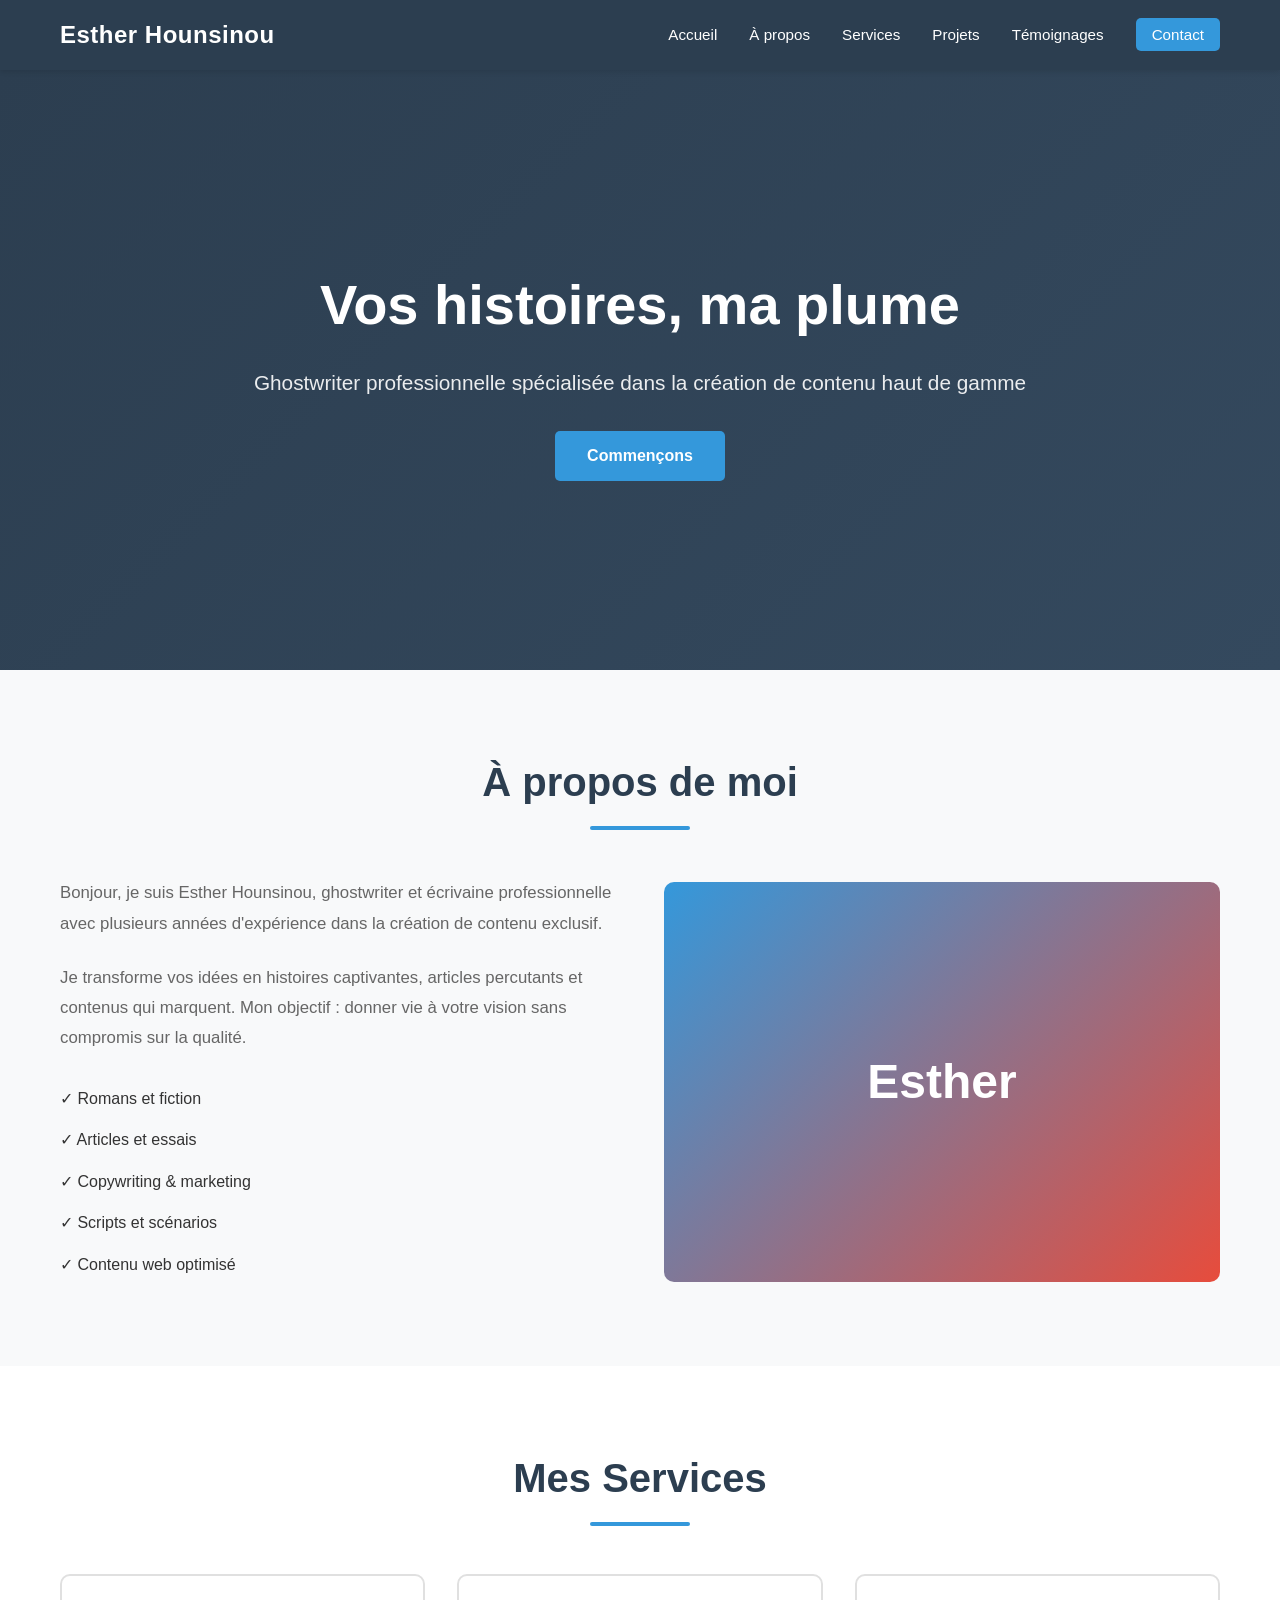
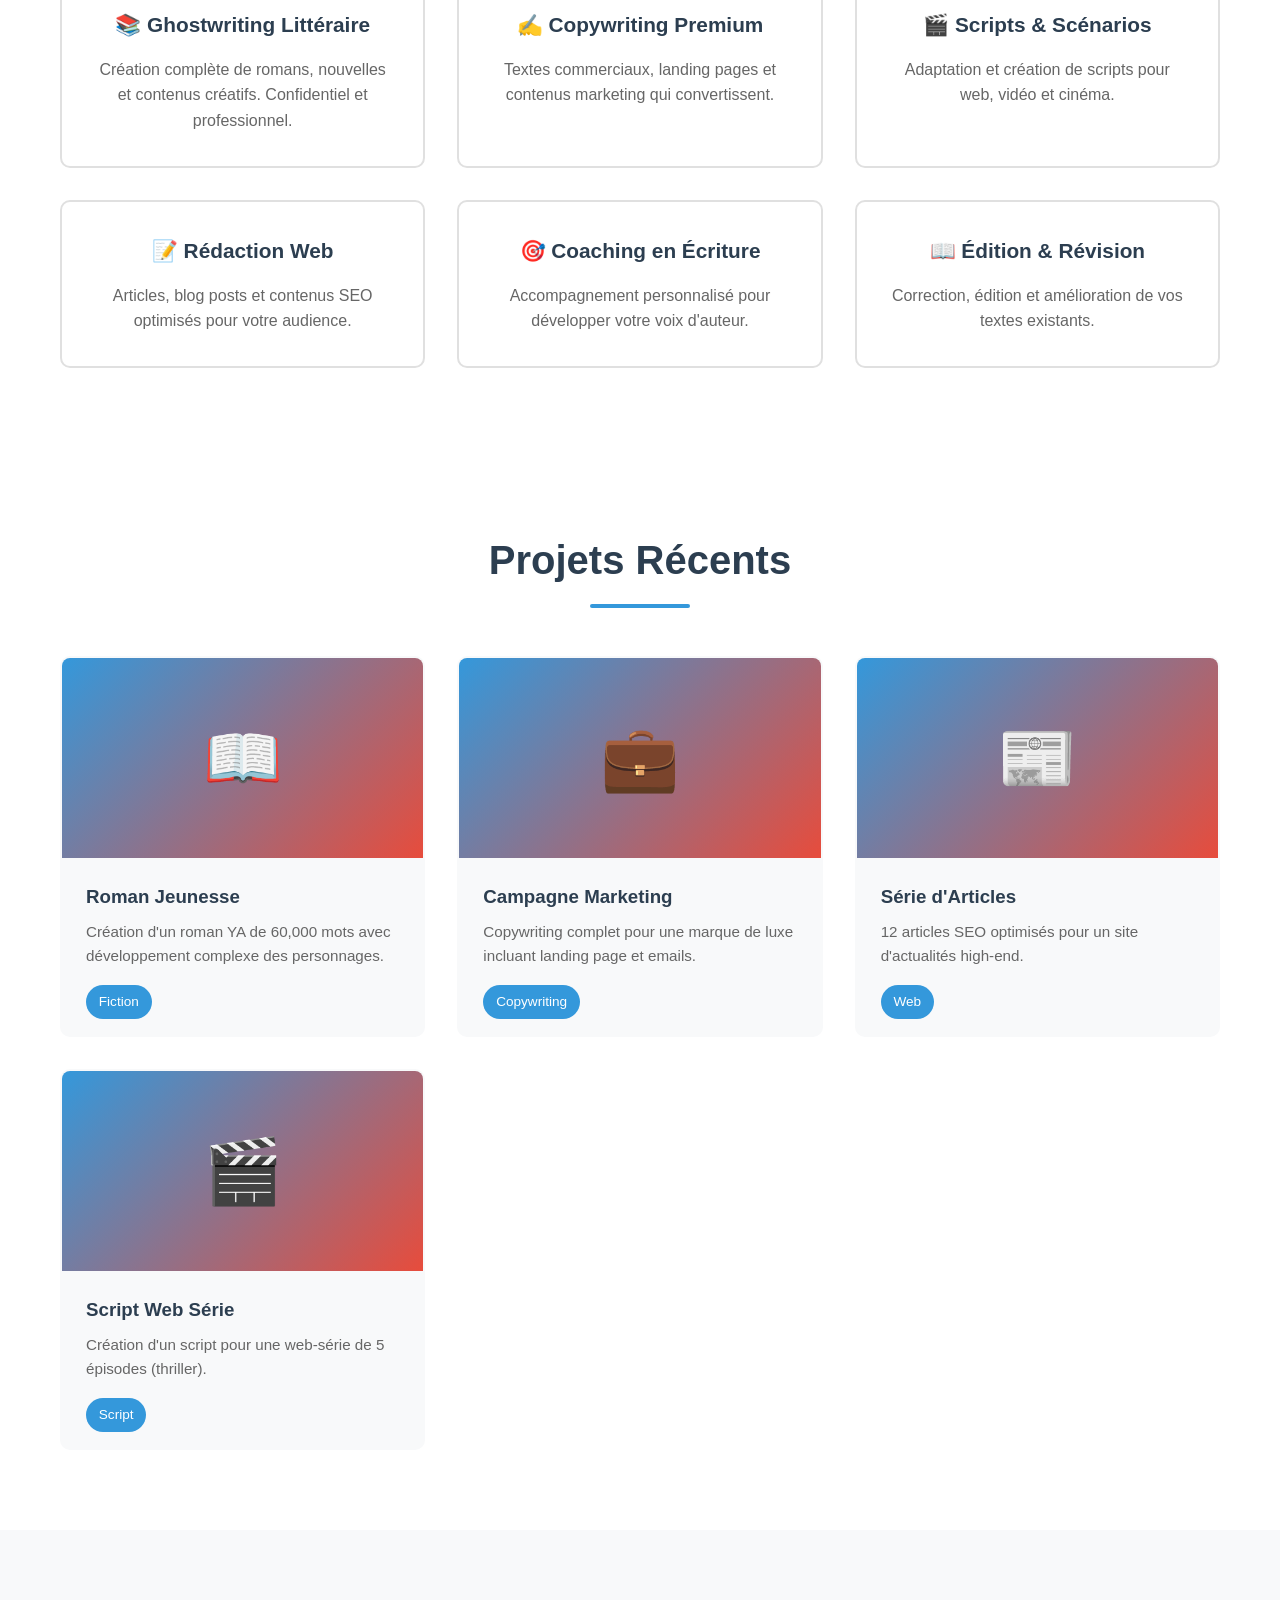
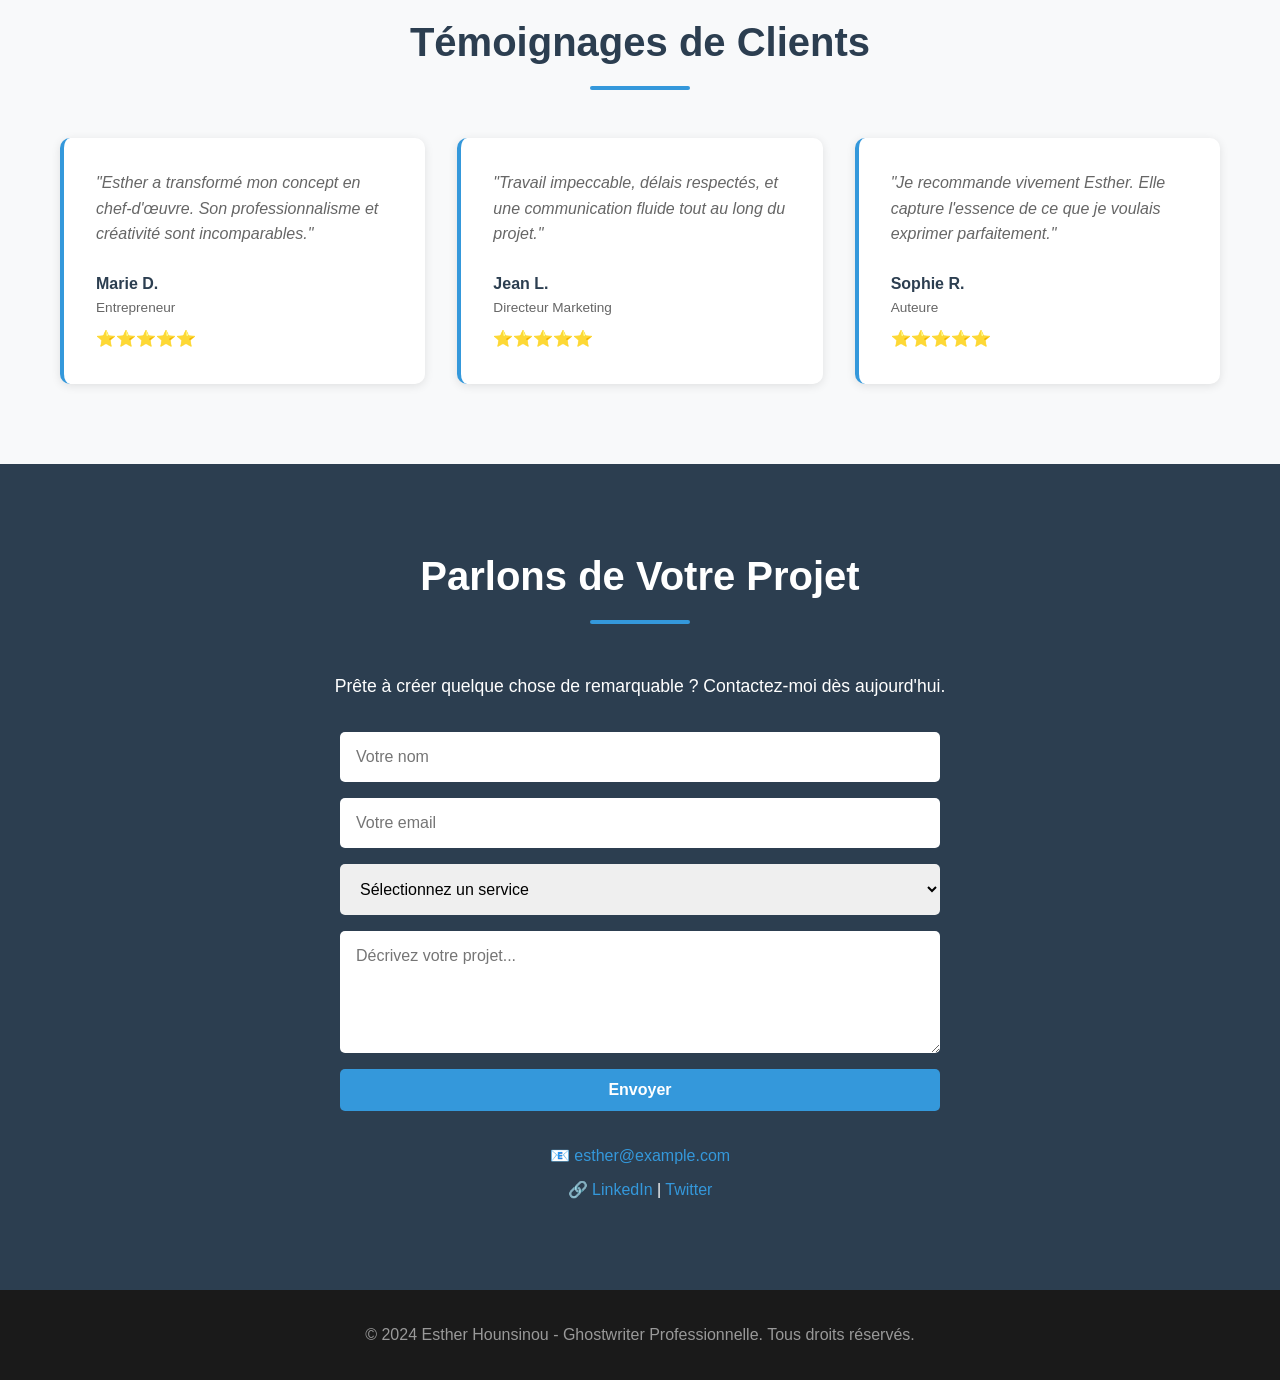
==== index.html @ 9b4fdbdb "Initial commit: Complete ghostwriter portfolio website" ====
<!DOCTYPE html>
<html lang="fr">
<head>
    <meta charset="UTF-8">
    <meta name="viewport" content="width=device-width, initial-scale=1.0">
    <meta name="description" content="Portfolio professionnel d'Esther Hounsinou - Ghostwriter & Écrivaine">
    <title>Esther Hounsinou | Ghostwriter</title>
    <link rel="stylesheet" href="css/style.css">
</head>
<body>
    <!-- Navigation -->
    <nav class="navbar">
        <div class="container">
            <div class="logo">Esther Hounsinou</div>
            <ul class="nav-links">
                <li><a href="#home">Accueil</a></li>
                <li><a href="#about">À propos</a></li>
                <li><a href="#services">Services</a></li>
                <li><a href="#projects">Projets</a></li>
                <li><a href="#testimonials">Témoignages</a></li>
                <li><a href="#contact" class="btn-cta">Contact</a></li>
            </ul>
        </div>
    </nav>

    <!-- Hero Section -->
    <section id="home" class="hero">
        <div class="hero-content">
            <h1 class="hero-title">Vos histoires, ma plume</h1>
            <p class="hero-subtitle">Ghostwriter professionnelle spécialisée dans la création de contenu haut de gamme</p>
            <a href="#contact" class="btn btn-primary">Commençons</a>
        </div>
    </section>

    <!-- À Propos -->
    <section id="about" class="about">
        <div class="container">
            <h2>À propos de moi</h2>
            <div class="about-content">
                <div class="about-text">
                    <p>Bonjour, je suis Esther Hounsinou, ghostwriter et écrivaine professionnelle avec plusieurs années d'expérience dans la création de contenu exclusif.</p>
                    <p>Je transforme vos idées en histoires captivantes, articles percutants et contenus qui marquent. Mon objectif : donner vie à votre vision sans compromis sur la qualité.</p>
                    <ul class="skills-list">
                        <li>✓ Romans et fiction</li>
                        <li>✓ Articles et essais</li>
                        <li>✓ Copywriting & marketing</li>
                        <li>✓ Scripts et scénarios</li>
                        <li>✓ Contenu web optimisé</li>
                    </ul>
                </div>
                <div class="about-image">
                    <div class="placeholder-image">Esther</div>
                </div>
            </div>
        </div>
    </section>

    <!-- Services -->
    <section id="services" class="services">
        <div class="container">
            <h2>Mes Services</h2>
            <div class="services-grid">
                <div class="service-card">
                    <h3>📚 Ghostwriting Littéraire</h3>
                    <p>Création complète de romans, nouvelles et contenus créatifs. Confidentiel et professionnel.</p>
                </div>
                <div class="service-card">
                    <h3>✍️ Copywriting Premium</h3>
                    <p>Textes commerciaux, landing pages et contenus marketing qui convertissent.</p>
                </div>
                <div class="service-card">
                    <h3>🎬 Scripts & Scénarios</h3>
                    <p>Adaptation et création de scripts pour web, vidéo et cinéma.</p>
                </div>
                <div class="service-card">
                    <h3>📝 Rédaction Web</h3>
                    <p>Articles, blog posts et contenus SEO optimisés pour votre audience.</p>
                </div>
                <div class="service-card">
                    <h3>🎯 Coaching en Écriture</h3>
                    <p>Accompagnement personnalisé pour développer votre voix d'auteur.</p>
                </div>
                <div class="service-card">
                    <h3>📖 Édition & Révision</h3>
                    <p>Correction, édition et amélioration de vos textes existants.</p>
                </div>
            </div>
        </div>
    </section>

    <!-- Projets -->
    <section id="projects" class="projects">
        <div class="container">
            <h2>Projets Récents</h2>
            <div class="projects-grid">
                <div class="project-card">
                    <div class="project-image">📖</div>
                    <h3>Roman Jeunesse</h3>
                    <p>Création d'un roman YA de 60,000 mots avec développement complexe des personnages.</p>
                    <span class="project-tag">Fiction</span>
                </div>
                <div class="project-card">
                    <div class="project-image">💼</div>
                    <h3>Campagne Marketing</h3>
                    <p>Copywriting complet pour une marque de luxe incluant landing page et emails.</p>
                    <span class="project-tag">Copywriting</span>
                </div>
                <div class="project-card">
                    <div class="project-image">📰</div>
                    <h3>Série d'Articles</h3>
                    <p>12 articles SEO optimisés pour un site d'actualités high-end.</p>
                    <span class="project-tag">Web</span>
                </div>
                <div class="project-card">
                    <div class="project-image">🎬</div>
                    <h3>Script Web Série</h3>
                    <p>Création d'un script pour une web-série de 5 épisodes (thriller).</p>
                    <span class="project-tag">Script</span>
                </div>
            </div>
        </div>
    </section>

    <!-- Témoignages -->
    <section id="testimonials" class="testimonials">
        <div class="container">
            <h2>Témoignages de Clients</h2>
            <div class="testimonials-grid">
                <div class="testimonial-card">
                    <p>"Esther a transformé mon concept en chef-d'œuvre. Son professionnalisme et créativité sont incomparables."</p>
                    <div class="testimonial-author">
                        <strong>Marie D.</strong>
                        <span>Entrepreneur</span>
                    </div>
                    <div class="stars">⭐⭐⭐⭐⭐</div>
                </div>
                <div class="testimonial-card">
                    <p>"Travail impeccable, délais respectés, et une communication fluide tout au long du projet."</p>
                    <div class="testimonial-author">
                        <strong>Jean L.</strong>
                        <span>Directeur Marketing</span>
                    </div>
                    <div class="stars">⭐⭐⭐⭐⭐</div>
                </div>
                <div class="testimonial-card">
                    <p>"Je recommande vivement Esther. Elle capture l'essence de ce que je voulais exprimer parfaitement."</p>
                    <div class="testimonial-author">
                        <strong>Sophie R.</strong>
                        <span>Auteure</span>
                    </div>
                    <div class="stars">⭐⭐⭐⭐⭐</div>
                </div>
            </div>
        </div>
    </section>

    <!-- Contact -->
    <section id="contact" class="contact">
        <div class="container">
            <h2>Parlons de Votre Projet</h2>
            <p class="contact-subtitle">Prête à créer quelque chose de remarquable ? Contactez-moi dès aujourd'hui.</p>
            <form class="contact-form" id="contactForm">
                <input type="text" placeholder="Votre nom" required>
                <input type="email" placeholder="Votre email" required>
                <select required>
                    <option>Sélectionnez un service</option>
                    <option>Ghostwriting Littéraire</option>
                    <option>Copywriting</option>
                    <option>Scripts & Scénarios</option>
                    <option>Rédaction Web</option>
                    <option>Coaching en Écriture</option>
                    <option>Édition & Révision</option>
                </select>
                <textarea placeholder="Décrivez votre projet..." rows="5" required></textarea>
                <button type="submit" class="btn btn-primary">Envoyer</button>
            </form>
            <div class="contact-info">
                <p>📧 <a href="mailto:esther@example.com">esther@example.com</a></p>
                <p>🔗 <a href="#">LinkedIn</a> | <a href="#">Twitter</a></p>
            </div>
        </div>
    </section>

    <!-- Footer -->
    <footer class="footer">
        <div class="container">
            <p>&copy; 2024 Esther Hounsinou - Ghostwriter Professionnelle. Tous droits réservés.</p>
        </div>
    </footer>

    <script src="js/script.js"></script>
</body>
</html>
---- css/style.css ----
* {
    margin: 0;
    padding: 0;
    box-sizing: border-box;
}

:root {
    --primary-color: #2c3e50;
    --secondary-color: #e74c3c;
    --accent-color: #3498db;
    --light-bg: #f8f9fa;
    --dark-bg: #1a1a1a;
    --text-color: #333;
    --light-text: #666;
    --border-color: #e0e0e0;
    --transition: all 0.3s ease;
}

body {
    font-family: 'Segoe UI', Tahoma, Geneva, Verdana, sans-serif;
    line-height: 1.6;
    color: var(--text-color);
    background-color: #fff;
}

.container {
    max-width: 1200px;
    margin: 0 auto;
    padding: 0 20px;
}

/* Navigation */
.navbar {
    background: var(--primary-color);
    color: white;
    padding: 1rem 0;
    position: sticky;
    top: 0;
    z-index: 1000;
    box-shadow: 0 2px 5px rgba(0,0,0,0.1);
}

.navbar .container {
    display: flex;
    justify-content: space-between;
    align-items: center;
}

.logo {
    font-size: 1.5rem;
    font-weight: bold;
    letter-spacing: 0.5px;
}

.nav-links {
    display: flex;
    list-style: none;
    gap: 2rem;
    align-items: center;
}

.nav-links a {
    color: white;
    text-decoration: none;
    transition: var(--transition);
    font-size: 0.95rem;
}

.nav-links a:hover {
    color: var(--accent-color);
}

.btn-cta {
    background: var(--accent-color);
    padding: 0.5rem 1rem;
    border-radius: 5px;
    transition: var(--transition);
}

.btn-cta:hover {
    background: var(--secondary-color);
    color: white !important;
}

/* Hero Section */
.hero {
    background: linear-gradient(135deg, var(--primary-color) 0%, #34495e 100%);
    color: white;
    padding: 120px 20px;
    text-align: center;
    min-height: 600px;
    display: flex;
    align-items: center;
    justify-content: center;
}

.hero-content {
    max-width: 800px;
    animation: fadeInUp 0.8s ease;
}

.hero-title {
    font-size: 3.5rem;
    margin-bottom: 1rem;
    font-weight: bold;
}

.hero-subtitle {
    font-size: 1.3rem;
    margin-bottom: 2rem;
    opacity: 0.9;
}

/* Buttons */
.btn {
    display: inline-block;
    padding: 0.75rem 2rem;
    border-radius: 5px;
    text-decoration: none;
    font-weight: 600;
    transition: var(--transition);
    border: none;
    cursor: pointer;
    font-size: 1rem;
}

.btn-primary {
    background: var(--accent-color);
    color: white;
}

.btn-primary:hover {
    background: var(--secondary-color);
    transform: translateY(-2px);
    box-shadow: 0 5px 15px rgba(0,0,0,0.2);
}

/* Sections */
section {
    padding: 80px 20px;
}

section h2 {
    font-size: 2.5rem;
    margin-bottom: 3rem;
    text-align: center;
    color: var(--primary-color);
    position: relative;
    padding-bottom: 1rem;
}

section h2::after {
    content: '';
    position: absolute;
    bottom: 0;
    left: 50%;
    transform: translateX(-50%);
    width: 100px;
    height: 4px;
    background: var(--accent-color);
    border-radius: 2px;
}

/* About Section */
.about {
    background: var(--light-bg);
}

.about-content {
    display: grid;
    grid-template-columns: 1fr 1fr;
    gap: 3rem;
    align-items: center;
}

.about-text p {
    margin-bottom: 1.5rem;
    font-size: 1.05rem;
    line-height: 1.8;
    color: var(--light-text);
}

.skills-list {
    list-style: none;
    margin-top: 1.5rem;
}

.skills-list li {
    padding: 0.5rem 0;
    font-size: 1rem;
}

.placeholder-image {
    background: linear-gradient(135deg, var(--accent-color), var(--secondary-color));
    border-radius: 10px;
    height: 400px;
    display: flex;
    align-items: center;
    justify-content: center;
    color: white;
    font-size: 3rem;
    font-weight: bold;
}

/* Services Section */
.services-grid {
    display: grid;
    grid-template-columns: repeat(auto-fit, minmax(300px, 1fr));
    gap: 2rem;
}

.service-card {
    background: white;
    border: 2px solid var(--border-color);
    padding: 2rem;
    border-radius: 10px;
    transition: var(--transition);
    text-align: center;
}

.service-card:hover {
    border-color: var(--accent-color);
    transform: translateY(-5px);
    box-shadow: 0 10px 25px rgba(0,0,0,0.1);
}

.service-card h3 {
    font-size: 1.3rem;
    margin-bottom: 1rem;
    color: var(--primary-color);
}

.service-card p {
    color: var(--light-text);
    line-height: 1.6;
}

/* Projects Section */
.projects {
    background: white;
}

.projects-grid {
    display: grid;
    grid-template-columns: repeat(auto-fit, minmax(280px, 1fr));
    gap: 2rem;
}

.project-card {
    background: var(--light-bg);
    border-radius: 10px;
    overflow: hidden;
    transition: var(--transition);
    border: 2px solid transparent;
}

.project-card:hover {
    border-color: var(--accent-color);
    transform: scale(1.05);
}

.project-image {
    background: linear-gradient(135deg, var(--accent-color), var(--secondary-color));
    height: 200px;
    display: flex;
    align-items: center;
    justify-content: center;
    font-size: 4rem;
}

.project-card h3 {
    padding: 1.5rem 1.5rem 0.5rem;
    color: var(--primary-color);
}

.project-card p {
    padding: 0 1.5rem;
    color: var(--light-text);
    font-size: 0.95rem;
}

.project-tag {
    display: inline-block;
    margin: 1rem 1.5rem;
    background: var(--accent-color);
    color: white;
    padding: 0.4rem 0.8rem;
    border-radius: 20px;
    font-size: 0.85rem;
}

/* Testimonials Section */
.testimonials {
    background: var(--light-bg);
}

.testimonials-grid {
    display: grid;
    grid-template-columns: repeat(auto-fit, minmax(300px, 1fr));
    gap: 2rem;
}

.testimonial-card {
    background: white;
    padding: 2rem;
    border-radius: 10px;
    box-shadow: 0 2px 10px rgba(0,0,0,0.1);
    border-left: 4px solid var(--accent-color);
}

.testimonial-card p {
    font-size: 1rem;
    margin-bottom: 1.5rem;
    color: var(--light-text);
    font-style: italic;
}

.testimonial-author {
    display: flex;
    flex-direction: column;
    margin-bottom: 0.5rem;
}

.testimonial-author strong {
    color: var(--primary-color);
}

.testimonial-author span {
    font-size: 0.85rem;
    color: var(--light-text);
}

.stars {
    font-size: 1rem;
}

/* Contact Section */
.contact {
    background: var(--primary-color);
    color: white;
}

.contact h2 {
    color: white;
}

.contact h2::after {
    background: var(--accent-color);
}

.contact-subtitle {
    text-align: center;
    margin-bottom: 2rem;
    font-size: 1.1rem;
}

.contact-form {
    max-width: 600px;
    margin: 0 auto 2rem;
    display: flex;
    flex-direction: column;
    gap: 1rem;
}

.contact-form input,
.contact-form select,
.contact-form textarea {
    padding: 1rem;
    border: none;
    border-radius: 5px;
    font-family: inherit;
    font-size: 1rem;
}

.contact-form textarea {
    resize: vertical;
}

.contact-form button {
    background: var(--accent-color);
    color: white;
    font-weight: bold;
    cursor: pointer;
    transition: var(--transition);
}

.contact-form button:hover {
    background: var(--secondary-color);
}

.contact-info {
    text-align: center;
    margin-top: 2rem;
}

.contact-info p {
    margin: 0.5rem 0;
}

.contact-info a {
    color: var(--accent-color);
    text-decoration: none;
    transition: var(--transition);
}

.contact-info a:hover {
    text-decoration: underline;
}

/* Footer */
.footer {
    background: #1a1a1a;
    color: #999;
    text-align: center;
    padding: 2rem;
}

/* Animations */
@keyframes fadeInUp {
    from {
        opacity: 0;
        transform: translateY(30px);
    }
    to {
        opacity: 1;
        transform: translateY(0);
    }
}

/* Responsive */
@media (max-width: 768px) {
    .nav-links {
        gap: 1rem;
        font-size: 0.85rem;
    }

    .hero-title {
        font-size: 2rem;
    }

    .hero-subtitle {
        font-size: 1rem;
    }

    .about-content {
        grid-template-columns: 1fr;
    }

    section h2 {
        font-size: 2rem;
    }
}
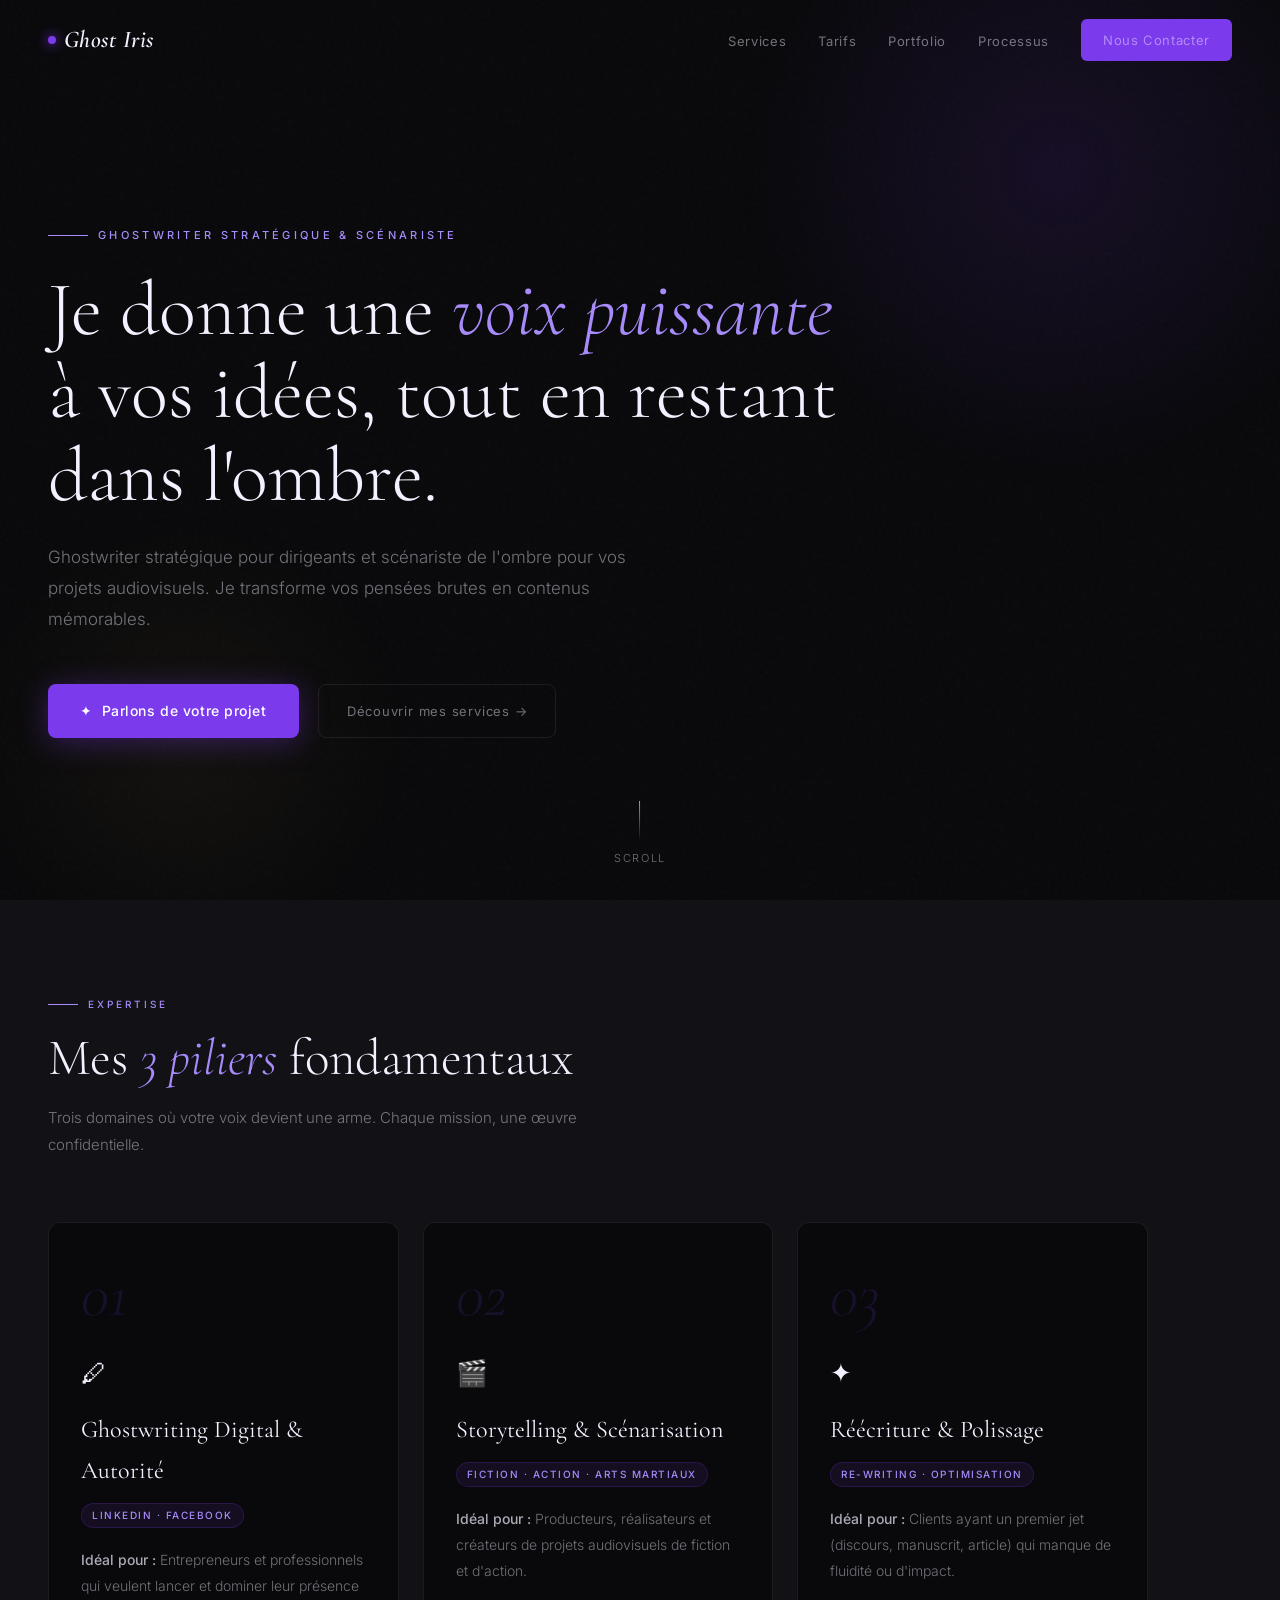
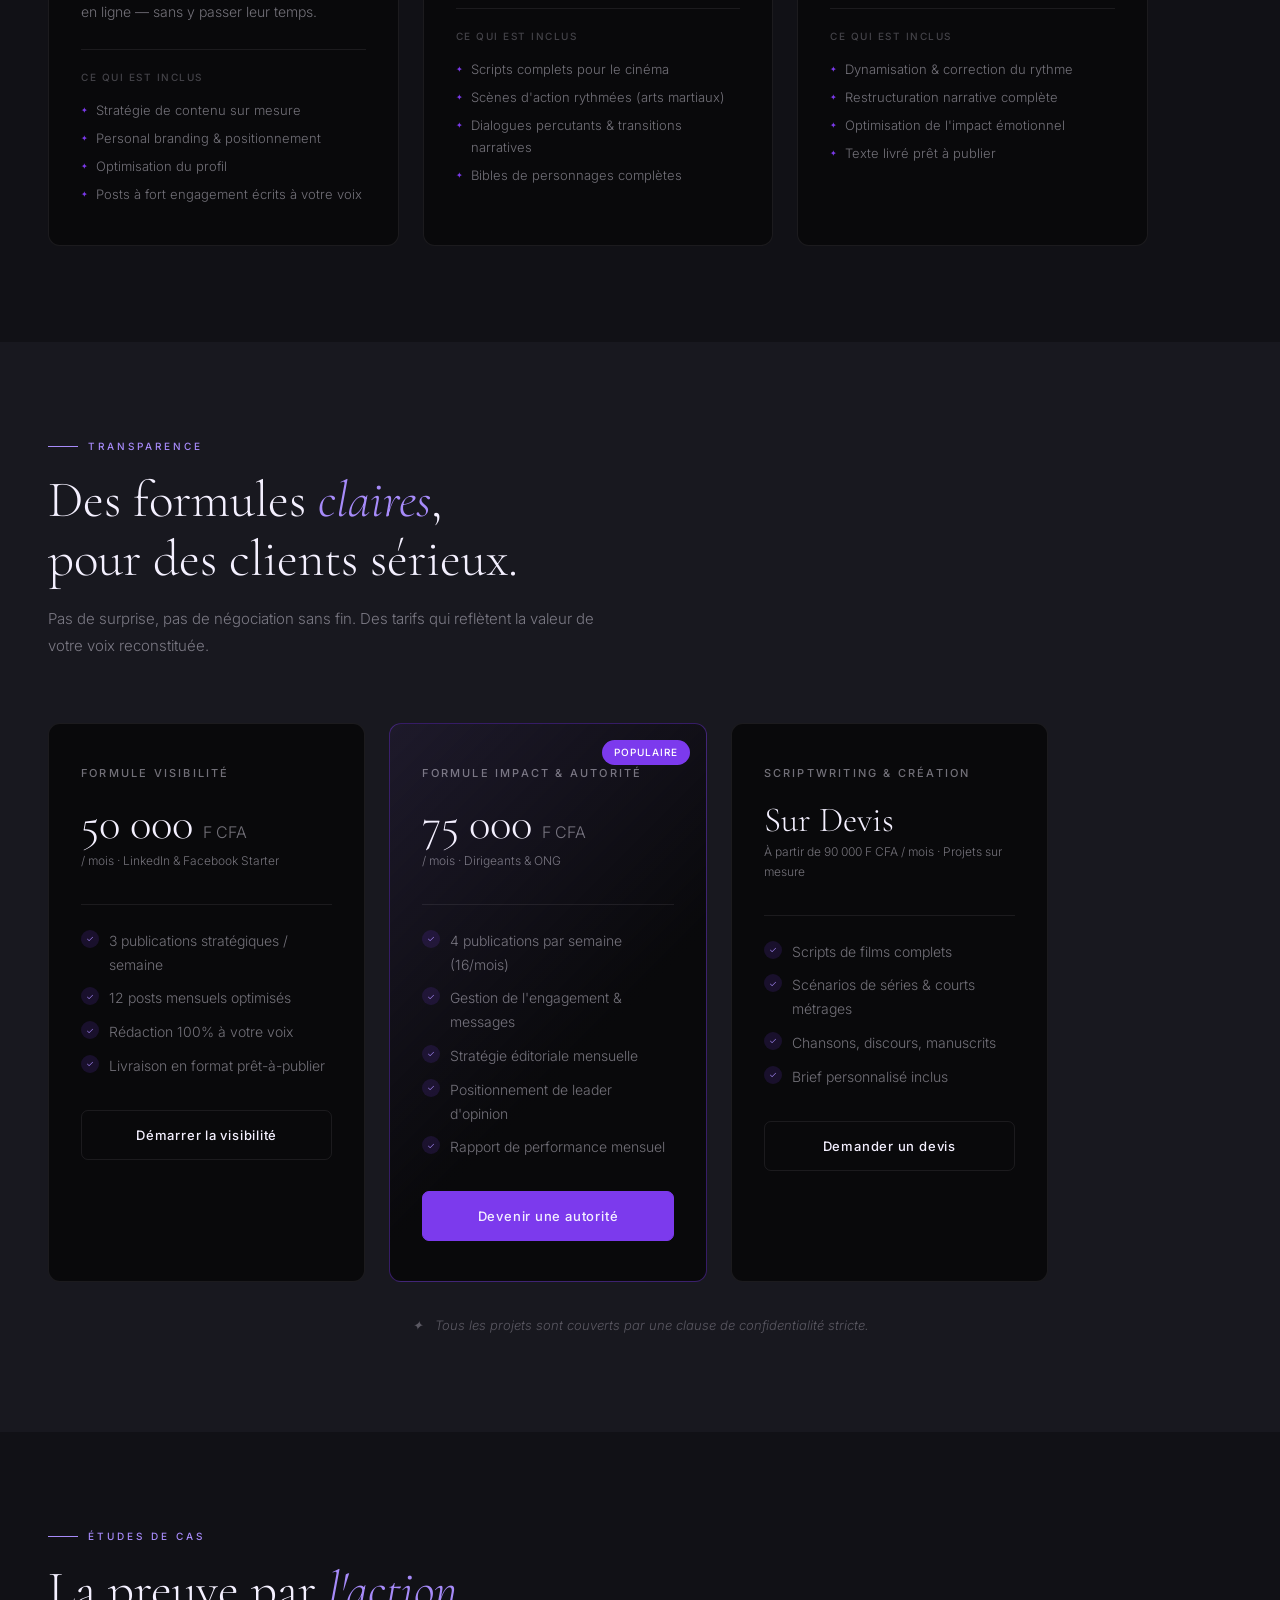
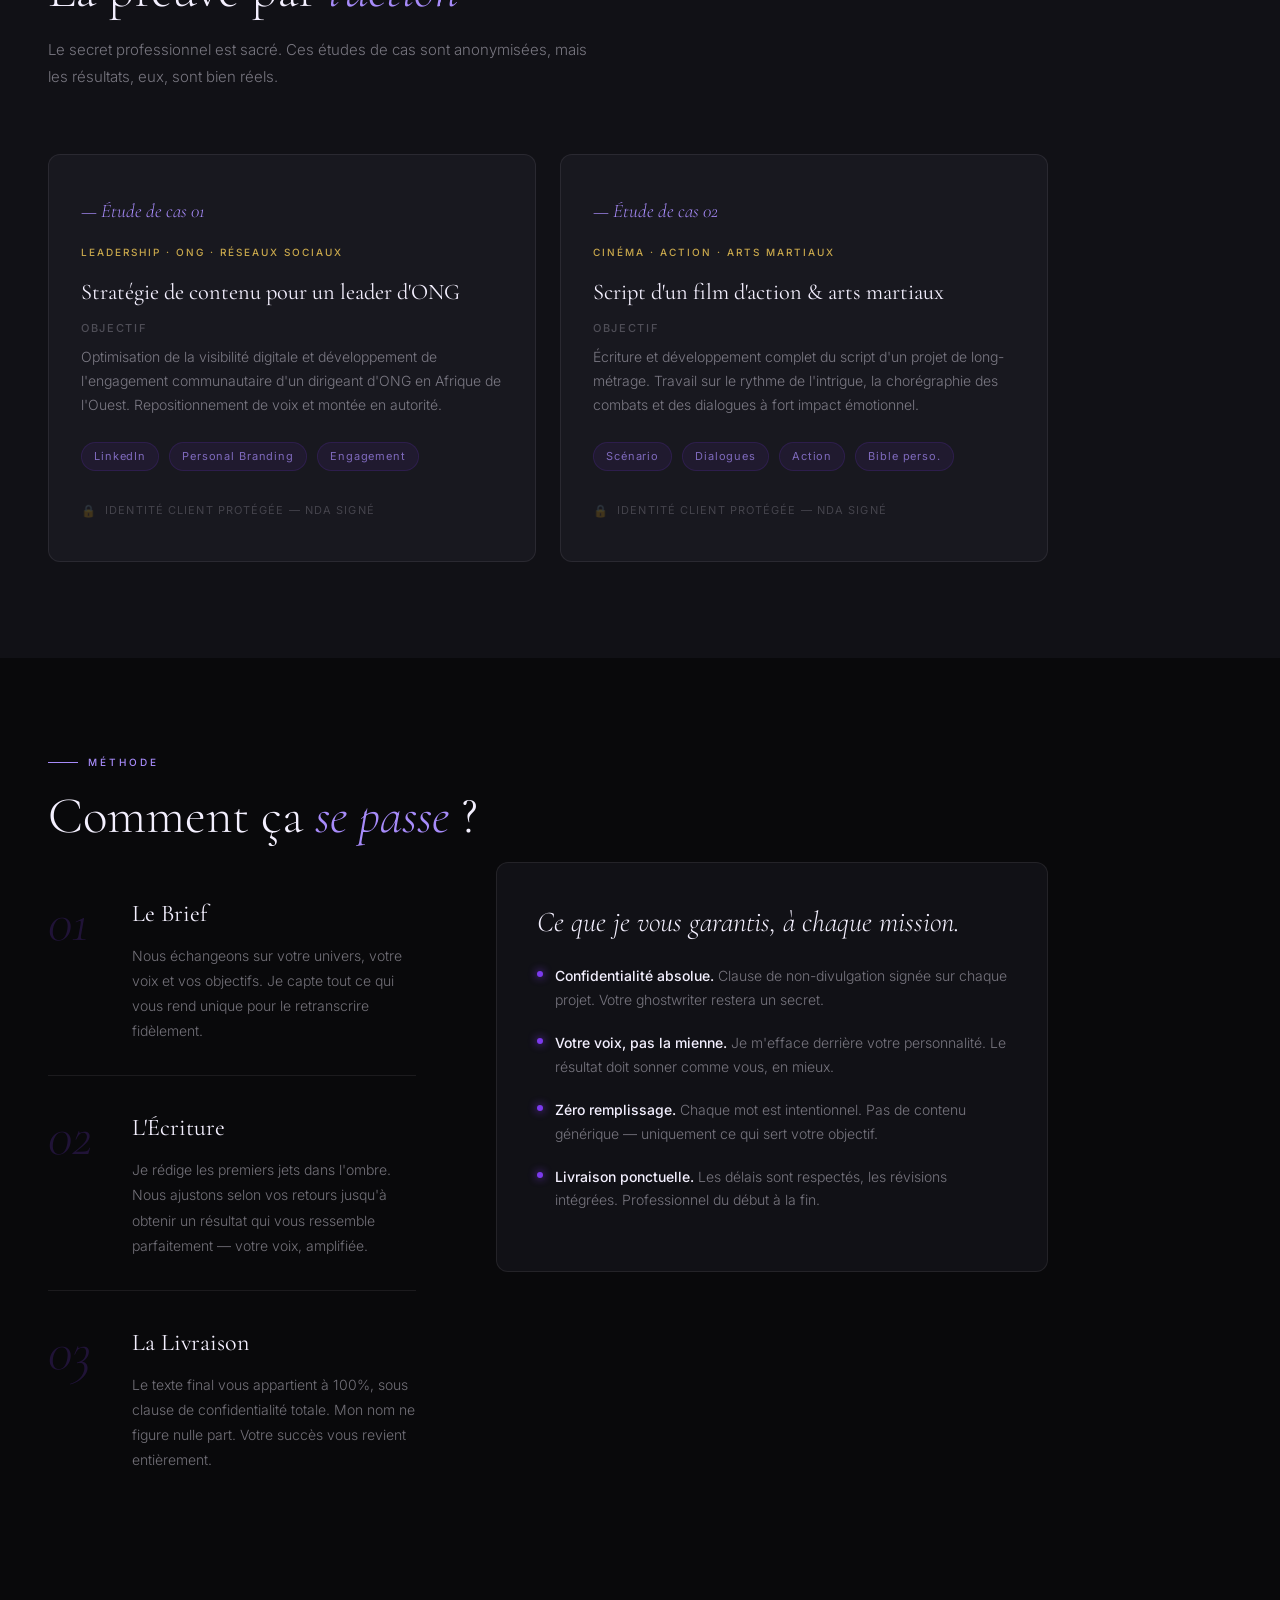
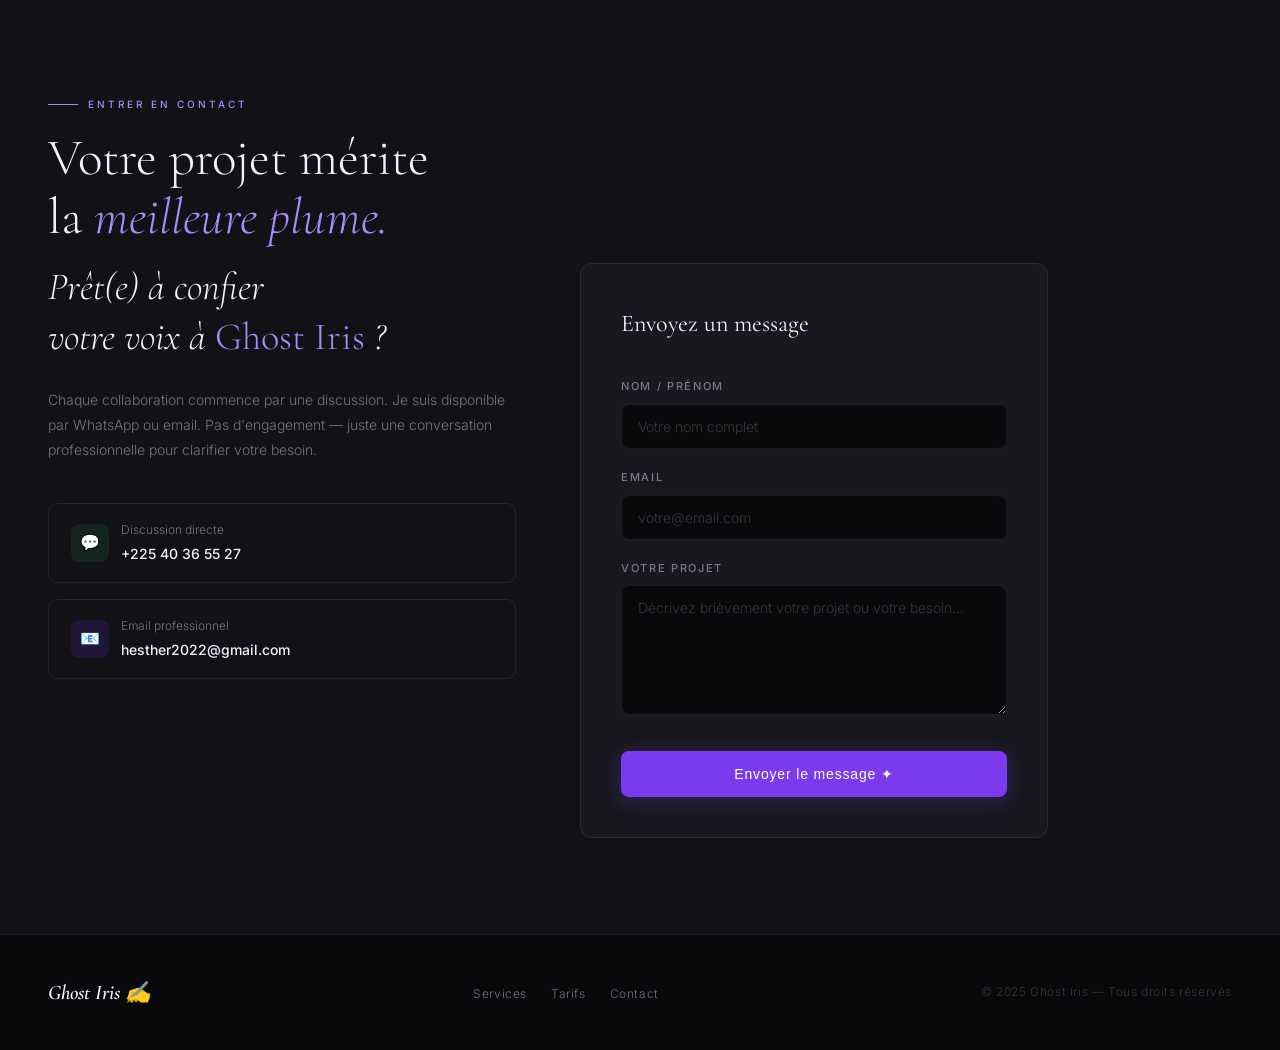
==== commit 219b1410: "Update portfolio with Esther's real information - services, tariffs and contact details" ====
--- a/index.html
+++ b/index.html
@@ -1,193 +1,1539 @@
 <!DOCTYPE html>
 <html lang="fr">
 <head>
-    <meta charset="UTF-8">
-    <meta name="viewport" content="width=device-width, initial-scale=1.0">
-    <meta name="description" content="Portfolio professionnel d'Esther Hounsinou - Ghostwriter & Écrivaine">
-    <title>Esther Hounsinou | Ghostwriter</title>
-    <link rel="stylesheet" href="css/style.css">
+<meta charset="UTF-8" />
+<meta name="viewport" content="width=device-width, initial-scale=1.0" />
+<title>Ghost Iris — Ghostwriter & Scénariste de l'ombre</title>
+<link href="https://fonts.googleapis.com/css2?family=Cormorant+Garamond:ital,wght@0,300;0,400;0,600;1,300;1,400;1,600&family=Inter:wght@300;400;500;600&display=swap" rel="stylesheet"/>
+<style>
+  :root {
+    --bg: #09090B;
+    --bg2: #111116;
+    --bg3: #18181f;
+    --violet: #7C3AED;
+    --violet-light: #A78BFA;
+    --violet-glow: rgba(124,58,237,0.15);
+    --gold: #C9A84C;
+    --gold-light: #E8D48A;
+    --text: #F4F0FF;
+    --muted: rgba(244,240,255,0.45);
+    --border: rgba(244,240,255,0.08);
+    --border-hover: rgba(124,58,237,0.4);
+    --radius: 12px;
+  }
+
+  *, *::before, *::after { box-sizing: border-box; margin: 0; padding: 0; }
+
+  html { scroll-behavior: smooth; }
+
+  body {
+    background: var(--bg);
+    color: var(--text);
+    font-family: 'Inter', sans-serif;
+    font-weight: 300;
+    line-height: 1.7;
+    overflow-x: hidden;
+  }
+
+  /* ── NOISE TEXTURE OVERLAY ── */
+  body::before {
+    content: '';
+    position: fixed;
+    inset: 0;
+    background-image: url("data:image/svg+xml,%3Csvg viewBox='0 0 256 256' xmlns='http://www.w3.org/2000/svg'%3E%3Cfilter id='noise'%3E%3CfeTurbulence type='fractalNoise' baseFrequency='0.9' numOctaves='4' stitchTiles='stitch'/%3E%3C/filter%3E%3Crect width='100%25' height='100%25' filter='url(%23noise)' opacity='0.035'/%3E%3C/svg%3E");
+    pointer-events: none;
+    z-index: 0;
+    opacity: 0.6;
+  }
+
+  /* ── NAV ── */
+  nav {
+    position: fixed;
+    top: 0; left: 0; right: 0;
+    z-index: 100;
+    display: flex;
+    align-items: center;
+    justify-content: space-between;
+    padding: 1.2rem 3rem;
+    border-bottom: 1px solid transparent;
+    transition: background 0.4s, border-color 0.4s, backdrop-filter 0.4s;
+  }
+
+  nav.scrolled {
+    background: rgba(9,9,11,0.88);
+    border-color: var(--border);
+    backdrop-filter: blur(20px);
+    -webkit-backdrop-filter: blur(20px);
+  }
+
+  .nav-logo {
+    font-family: 'Cormorant Garamond', serif;
+    font-size: 1.5rem;
+    font-weight: 600;
+    font-style: italic;
+    color: var(--text);
+    letter-spacing: 0.02em;
+    display: flex;
+    align-items: center;
+    gap: 8px;
+  }
+
+  .nav-logo span {
+    display: inline-block;
+    width: 8px; height: 8px;
+    border-radius: 50%;
+    background: var(--violet);
+    box-shadow: 0 0 12px var(--violet);
+    animation: pulse 3s ease-in-out infinite;
+  }
+
+  @keyframes pulse {
+    0%, 100% { opacity: 1; box-shadow: 0 0 12px var(--violet); }
+    50% { opacity: 0.5; box-shadow: 0 0 4px var(--violet); }
+  }
+
+  .nav-links {
+    display: flex;
+    align-items: center;
+    gap: 2rem;
+    list-style: none;
+  }
+
+  .nav-links a {
+    font-size: 13px;
+    font-weight: 400;
+    letter-spacing: 0.05em;
+    color: var(--muted);
+    text-decoration: none;
+    transition: color 0.2s;
+  }
+
+  .nav-links a:hover { color: var(--text); }
+
+  .nav-cta {
+    font-size: 13px;
+    font-weight: 500;
+    letter-spacing: 0.08em;
+    color: var(--text);
+    background: var(--violet);
+    padding: 10px 22px;
+    border-radius: 6px;
+    text-decoration: none;
+    transition: background 0.2s, transform 0.15s;
+  }
+
+  .nav-cta:hover {
+    background: #6d28d9;
+    transform: translateY(-1px);
+  }
+
+  /* ── HAMBURGER ── */
+  .hamburger {
+    display: none;
+    flex-direction: column;
+    gap: 5px;
+    cursor: pointer;
+    padding: 4px;
+  }
+
+  .hamburger div {
+    width: 24px; height: 1.5px;
+    background: var(--text);
+    transition: all 0.3s;
+  }
+
+  /* ── HERO ── */
+  #hero {
+    min-height: 100vh;
+    display: flex;
+    flex-direction: column;
+    justify-content: center;
+    align-items: flex-start;
+    padding: 8rem 3rem 4rem;
+    position: relative;
+    overflow: hidden;
+  }
+
+  .hero-bg-glow {
+    position: absolute;
+    top: -20%; right: -10%;
+    width: 700px; height: 700px;
+    border-radius: 50%;
+    background: radial-gradient(circle, rgba(124,58,237,0.12) 0%, transparent 65%);
+    pointer-events: none;
+    animation: drift 12s ease-in-out infinite alternate;
+  }
+
+  .hero-bg-glow2 {
+    position: absolute;
+    bottom: -10%; left: -5%;
+    width: 500px; height: 500px;
+    border-radius: 50%;
+    background: radial-gradient(circle, rgba(201,168,76,0.06) 0%, transparent 65%);
+    pointer-events: none;
+    animation: drift 16s ease-in-out infinite alternate-reverse;
+  }
+
+  @keyframes drift {
+    from { transform: translate(0, 0); }
+    to { transform: translate(30px, 20px); }
+  }
+
+  .hero-eyebrow {
+    font-size: 11px;
+    font-weight: 500;
+    letter-spacing: 0.3em;
+    text-transform: uppercase;
+    color: var(--violet-light);
+    margin-bottom: 1.5rem;
+    display: flex;
+    align-items: center;
+    gap: 10px;
+    position: relative;
+  }
+
+  .hero-eyebrow::before {
+    content: '';
+    width: 40px; height: 1px;
+    background: var(--violet-light);
+  }
+
+  .hero-title {
+    font-family: 'Cormorant Garamond', serif;
+    font-size: clamp(2.8rem, 6vw, 5.5rem);
+    font-weight: 300;
+    line-height: 1.08;
+    color: var(--text);
+    margin-bottom: 1.5rem;
+    max-width: 860px;
+    position: relative;
+  }
+
+  .hero-title em {
+    font-style: italic;
+    color: var(--violet-light);
+  }
+
+  .hero-subtitle {
+    font-size: clamp(14px, 1.6vw, 17px);
+    font-weight: 300;
+    color: var(--muted);
+    max-width: 580px;
+    margin-bottom: 3rem;
+    line-height: 1.85;
+    position: relative;
+  }
+
+  .hero-actions {
+    display: flex;
+    align-items: center;
+    gap: 1.2rem;
+    flex-wrap: wrap;
+    position: relative;
+  }
+
+  .btn-primary {
+    display: inline-flex;
+    align-items: center;
+    gap: 10px;
+    font-size: 14px;
+    font-weight: 500;
+    letter-spacing: 0.04em;
+    color: #fff;
+    background: var(--violet);
+    padding: 15px 32px;
+    border-radius: 8px;
+    text-decoration: none;
+    border: none;
+    cursor: pointer;
+    transition: all 0.25s;
+    box-shadow: 0 4px 30px rgba(124,58,237,0.35);
+  }
+
+  .btn-primary:hover {
+    background: #6d28d9;
+    transform: translateY(-2px);
+    box-shadow: 0 8px 40px rgba(124,58,237,0.5);
+  }
+
+  .btn-ghost {
+    display: inline-flex;
+    align-items: center;
+    gap: 8px;
+    font-size: 13px;
+    font-weight: 400;
+    letter-spacing: 0.06em;
+    color: var(--muted);
+    background: transparent;
+    padding: 15px 28px;
+    border-radius: 8px;
+    border: 1px solid var(--border);
+    text-decoration: none;
+    cursor: pointer;
+    transition: all 0.25s;
+  }
+
+  .btn-ghost:hover {
+    border-color: var(--border-hover);
+    color: var(--text);
+    background: var(--violet-glow);
+  }
+
+  .hero-scroll {
+    position: absolute;
+    bottom: 2rem;
+    left: 50%;
+    transform: translateX(-50%);
+    display: flex;
+    flex-direction: column;
+    align-items: center;
+    gap: 8px;
+    color: var(--muted);
+    font-size: 11px;
+    letter-spacing: 0.15em;
+    text-transform: uppercase;
+    animation: bounce 2s ease-in-out infinite;
+  }
+
+  @keyframes bounce {
+    0%, 100% { transform: translateX(-50%) translateY(0); }
+    50% { transform: translateX(-50%) translateY(6px); }
+  }
+
+  .hero-scroll-line {
+    width: 1px; height: 40px;
+    background: linear-gradient(to bottom, var(--violet-light), transparent);
+  }
+
+  /* ── SHARED SECTION ── */
+  section {
+    position: relative;
+    padding: 6rem 3rem;
+  }
+
+  .section-tag {
+    font-size: 10px;
+    font-weight: 500;
+    letter-spacing: 0.3em;
+    text-transform: uppercase;
+    color: var(--violet-light);
+    margin-bottom: 1rem;
+    display: flex;
+    align-items: center;
+    gap: 10px;
+  }
+
+  .section-tag::before {
+    content: '';
+    width: 30px; height: 1px;
+    background: var(--violet-light);
+  }
+
+  .section-title {
+    font-family: 'Cormorant Garamond', serif;
+    font-size: clamp(2rem, 4vw, 3.5rem);
+    font-weight: 300;
+    line-height: 1.15;
+    color: var(--text);
+    margin-bottom: 1rem;
+  }
+
+  .section-title em { font-style: italic; color: var(--violet-light); }
+
+  .section-sub {
+    font-size: 15px;
+    font-weight: 300;
+    color: var(--muted);
+    max-width: 560px;
+    margin-bottom: 4rem;
+    line-height: 1.8;
+  }
+
+  /* ── SERVICES ── */
+  #services { background: var(--bg2); }
+
+  .services-grid {
+    display: grid;
+    grid-template-columns: repeat(auto-fit, minmax(290px, 1fr));
+    gap: 1.5rem;
+    max-width: 1100px;
+  }
+
+  .service-card {
+    background: var(--bg);
+    border: 1px solid var(--border);
+    border-radius: var(--radius);
+    padding: 2.5rem 2rem;
+    position: relative;
+    overflow: hidden;
+    transition: border-color 0.3s, transform 0.25s;
+    cursor: default;
+  }
+
+  .service-card::before {
+    content: '';
+    position: absolute;
+    top: 0; left: 0; right: 0;
+    height: 2px;
+    background: linear-gradient(90deg, var(--violet), transparent);
+    opacity: 0;
+    transition: opacity 0.3s;
+  }
+
+  .service-card:hover {
+    border-color: var(--border-hover);
+    transform: translateY(-4px);
+  }
+
+  .service-card:hover::before { opacity: 1; }
+
+  .service-num {
+    font-family: 'Cormorant Garamond', serif;
+    font-size: 4rem;
+    font-weight: 300;
+    font-style: italic;
+    color: rgba(124,58,237,0.15);
+    line-height: 1;
+    margin-bottom: 1.5rem;
+    display: block;
+  }
+
+  .service-icon {
+    font-size: 1.6rem;
+    margin-bottom: 1rem;
+    display: block;
+  }
+
+  .service-title {
+    font-family: 'Cormorant Garamond', serif;
+    font-size: 1.5rem;
+    font-weight: 400;
+    color: var(--text);
+    margin-bottom: 0.5rem;
+  }
+
+  .service-badge {
+    display: inline-block;
+    font-size: 10px;
+    font-weight: 500;
+    letter-spacing: 0.15em;
+    text-transform: uppercase;
+    color: var(--violet-light);
+    background: rgba(124,58,237,0.1);
+    border: 1px solid rgba(124,58,237,0.2);
+    padding: 3px 10px;
+    border-radius: 20px;
+    margin-bottom: 1.2rem;
+  }
+
+  .service-desc {
+    font-size: 14px;
+    font-weight: 300;
+    color: var(--muted);
+    line-height: 1.85;
+    margin-bottom: 1.5rem;
+  }
+
+  .service-includes {
+    border-top: 1px solid var(--border);
+    padding-top: 1.2rem;
+  }
+
+  .service-includes-label {
+    font-size: 10px;
+    font-weight: 500;
+    letter-spacing: 0.15em;
+    text-transform: uppercase;
+    color: rgba(244,240,255,0.25);
+    margin-bottom: 0.8rem;
+  }
+
+  .service-includes ul {
+    list-style: none;
+    display: flex;
+    flex-direction: column;
+    gap: 6px;
+  }
+
+  .service-includes li {
+    font-size: 13px;
+    font-weight: 300;
+    color: var(--muted);
+    display: flex;
+    align-items: flex-start;
+    gap: 8px;
+  }
+
+  .service-includes li::before {
+    content: '✦';
+    font-size: 8px;
+    color: var(--violet);
+    margin-top: 5px;
+    flex-shrink: 0;
+  }
+
+  /* ── TARIFS ── */
+  #tarifs { background: var(--bg3); }
+
+  .tarifs-grid {
+    display: grid;
+    grid-template-columns: repeat(auto-fit, minmax(280px, 1fr));
+    gap: 1.5rem;
+    max-width: 1000px;
+  }
+
+  .tarif-card {
+    background: var(--bg);
+    border: 1px solid var(--border);
+    border-radius: var(--radius);
+    padding: 2.5rem 2rem;
+    transition: border-color 0.3s, transform 0.25s;
+    position: relative;
+    overflow: hidden;
+  }
+
+  .tarif-card.featured {
+    border-color: rgba(124,58,237,0.4);
+    background: linear-gradient(135deg, rgba(124,58,237,0.06) 0%, var(--bg) 60%);
+  }
+
+  .tarif-card.featured::after {
+    content: 'Populaire';
+    position: absolute;
+    top: 1rem; right: 1rem;
+    font-size: 10px;
+    font-weight: 500;
+    letter-spacing: 0.1em;
+    text-transform: uppercase;
+    background: var(--violet);
+    color: #fff;
+    padding: 4px 12px;
+    border-radius: 20px;
+  }
+
+  .tarif-card:hover {
+    border-color: var(--border-hover);
+    transform: translateY(-3px);
+  }
+
+  .tarif-name {
+    font-size: 11px;
+    font-weight: 500;
+    letter-spacing: 0.2em;
+    text-transform: uppercase;
+    color: var(--muted);
+    margin-bottom: 1.2rem;
+  }
+
+  .tarif-price {
+    font-family: 'Cormorant Garamond', serif;
+    font-size: 2.8rem;
+    font-weight: 300;
+    color: var(--text);
+    line-height: 1;
+    margin-bottom: 0.3rem;
+  }
+
+  .tarif-price span {
+    font-size: 1rem;
+    font-family: 'Inter', sans-serif;
+    font-weight: 300;
+    color: var(--muted);
+  }
+
+  .tarif-period {
+    font-size: 12px;
+    font-weight: 300;
+    color: var(--muted);
+    margin-bottom: 2rem;
+  }
+
+  .tarif-divider {
+    height: 1px;
+    background: var(--border);
+    margin-bottom: 1.5rem;
+  }
+
+  .tarif-features {
+    list-style: none;
+    display: flex;
+    flex-direction: column;
+    gap: 10px;
+    margin-bottom: 2rem;
+  }
+
+  .tarif-features li {
+    font-size: 14px;
+    font-weight: 300;
+    color: var(--muted);
+    display: flex;
+    align-items: flex-start;
+    gap: 10px;
+  }
+
+  .tarif-features li .check {
+    width: 18px; height: 18px;
+    border-radius: 50%;
+    background: rgba(124,58,237,0.15);
+    display: flex; align-items: center; justify-content: center;
+    flex-shrink: 0;
+    margin-top: 1px;
+    font-size: 9px;
+    color: var(--violet-light);
+  }
+
+  .tarif-cta {
+    display: block;
+    text-align: center;
+    font-size: 13px;
+    font-weight: 500;
+    letter-spacing: 0.06em;
+    color: var(--text);
+    border: 1px solid var(--border);
+    padding: 13px 20px;
+    border-radius: 7px;
+    text-decoration: none;
+    transition: all 0.25s;
+  }
+
+  .tarif-cta:hover {
+    border-color: var(--violet);
+    background: var(--violet-glow);
+  }
+
+  .tarif-card.featured .tarif-cta {
+    background: var(--violet);
+    border-color: var(--violet);
+  }
+
+  .tarif-card.featured .tarif-cta:hover {
+    background: #6d28d9;
+  }
+
+  .tarif-note {
+    font-size: 13px;
+    font-weight: 300;
+    color: rgba(244,240,255,0.3);
+    text-align: center;
+    margin-top: 2rem;
+    font-style: italic;
+  }
+
+  /* ── PORTFOLIO ── */
+  #portfolio { background: var(--bg2); }
+
+  .portfolio-grid {
+    display: grid;
+    grid-template-columns: repeat(auto-fit, minmax(340px, 1fr));
+    gap: 1.5rem;
+    max-width: 1000px;
+  }
+
+  .case-card {
+    background: var(--bg3);
+    border: 1px solid var(--border);
+    border-radius: var(--radius);
+    padding: 2.5rem 2rem;
+    transition: border-color 0.3s, transform 0.25s;
+    position: relative;
+    overflow: hidden;
+  }
+
+  .case-card::before {
+    content: '';
+    position: absolute;
+    bottom: 0; left: 0; right: 0;
+    height: 1px;
+    background: linear-gradient(90deg, transparent, var(--violet-light), transparent);
+    opacity: 0;
+    transition: opacity 0.3s;
+  }
+
+  .case-card:hover {
+    border-color: var(--border-hover);
+    transform: translateY(-3px);
+  }
+
+  .case-card:hover::before { opacity: 1; }
+
+  .case-num {
+    font-family: 'Cormorant Garamond', serif;
+    font-size: 1.2rem;
+    font-style: italic;
+    color: var(--violet-light);
+    margin-bottom: 1rem;
+  }
+
+  .case-domain {
+    font-size: 10px;
+    font-weight: 500;
+    letter-spacing: 0.2em;
+    text-transform: uppercase;
+    color: var(--gold);
+    margin-bottom: 1rem;
+  }
+
+  .case-title {
+    font-family: 'Cormorant Garamond', serif;
+    font-size: 1.4rem;
+    font-weight: 400;
+    color: var(--text);
+    line-height: 1.3;
+    margin-bottom: 0.8rem;
+  }
+
+  .case-obj-label {
+    font-size: 11px;
+    font-weight: 500;
+    letter-spacing: 0.15em;
+    text-transform: uppercase;
+    color: rgba(244,240,255,0.25);
+    margin-bottom: 0.5rem;
+  }
+
+  .case-obj {
+    font-size: 14px;
+    font-weight: 300;
+    color: var(--muted);
+    line-height: 1.7;
+    margin-bottom: 1.5rem;
+  }
+
+  .case-tag {
+    display: inline-block;
+    font-size: 11px;
+    font-weight: 400;
+    letter-spacing: 0.08em;
+    color: rgba(167,139,250,0.7);
+    background: rgba(124,58,237,0.08);
+    border: 1px solid rgba(124,58,237,0.15);
+    padding: 4px 12px;
+    border-radius: 20px;
+    margin-right: 6px;
+    margin-bottom: 6px;
+  }
+
+  .case-confidential {
+    display: flex;
+    align-items: center;
+    gap: 8px;
+    margin-top: 1.5rem;
+    font-size: 11px;
+    font-weight: 400;
+    letter-spacing: 0.1em;
+    text-transform: uppercase;
+    color: rgba(244,240,255,0.2);
+  }
+
+  .case-confidential::before {
+    content: '🔒';
+    font-size: 12px;
+  }
+
+  /* ── PROCESS ── */
+  #process { background: var(--bg); }
+
+  .process-layout {
+    display: grid;
+    grid-template-columns: 1fr 1.5fr;
+    gap: 5rem;
+    max-width: 1000px;
+    align-items: start;
+  }
+
+  .process-left {}
+
+  .process-steps {
+    display: flex;
+    flex-direction: column;
+    gap: 0;
+  }
+
+  .process-step {
+    display: grid;
+    grid-template-columns: 60px 1fr;
+    gap: 1.5rem;
+    padding: 2rem 0;
+    border-bottom: 1px solid var(--border);
+    position: relative;
+    cursor: default;
+    transition: all 0.25s;
+  }
+
+  .process-step:last-child { border-bottom: none; }
+
+  .process-step:hover .step-content { transform: translateX(4px); }
+
+  .step-num {
+    font-family: 'Cormorant Garamond', serif;
+    font-size: 3.5rem;
+    font-weight: 300;
+    font-style: italic;
+    color: rgba(124,58,237,0.2);
+    line-height: 1;
+    transition: color 0.25s;
+  }
+
+  .process-step:hover .step-num { color: rgba(124,58,237,0.5); }
+
+  .step-content { transition: transform 0.25s; }
+
+  .step-title {
+    font-family: 'Cormorant Garamond', serif;
+    font-size: 1.5rem;
+    font-weight: 400;
+    color: var(--text);
+    margin-bottom: 0.5rem;
+  }
+
+  .step-desc {
+    font-size: 14px;
+    font-weight: 300;
+    color: var(--muted);
+    line-height: 1.8;
+  }
+
+  .process-promise {
+    background: var(--bg2);
+    border: 1px solid var(--border);
+    border-radius: var(--radius);
+    padding: 2.5rem;
+    position: sticky;
+    top: 7rem;
+  }
+
+  .promise-title {
+    font-family: 'Cormorant Garamond', serif;
+    font-size: 1.8rem;
+    font-weight: 300;
+    font-style: italic;
+    color: var(--text);
+    margin-bottom: 1.5rem;
+    line-height: 1.3;
+  }
+
+  .promise-item {
+    display: flex;
+    gap: 12px;
+    margin-bottom: 1.2rem;
+    align-items: flex-start;
+  }
+
+  .promise-dot {
+    width: 6px; height: 6px;
+    border-radius: 50%;
+    background: var(--violet);
+    flex-shrink: 0;
+    margin-top: 7px;
+    box-shadow: 0 0 8px var(--violet);
+  }
+
+  .promise-text {
+    font-size: 14px;
+    font-weight: 300;
+    color: var(--muted);
+    line-height: 1.7;
+  }
+
+  /* ── CONTACT ── */
+  #contact { background: var(--bg2); }
+
+  .contact-layout {
+    display: grid;
+    grid-template-columns: 1fr 1fr;
+    gap: 4rem;
+    max-width: 1000px;
+    align-items: start;
+  }
+
+  .contact-left {}
+
+  .contact-intro {
+    font-family: 'Cormorant Garamond', serif;
+    font-size: clamp(1.5rem, 3vw, 2.5rem);
+    font-weight: 300;
+    font-style: italic;
+    color: var(--text);
+    line-height: 1.3;
+    margin-bottom: 1.5rem;
+  }
+
+  .contact-intro em { color: var(--violet-light); font-style: normal; }
+
+  .contact-note {
+    font-size: 14px;
+    font-weight: 300;
+    color: var(--muted);
+    margin-bottom: 2.5rem;
+    line-height: 1.8;
+  }
+
+  .contact-action {
+    display: flex;
+    flex-direction: column;
+    gap: 1rem;
+    margin-bottom: 2rem;
+  }
+
+  .contact-btn {
+    display: flex;
+    align-items: center;
+    gap: 12px;
+    font-size: 14px;
+    font-weight: 400;
+    color: var(--text);
+    background: transparent;
+    border: 1px solid var(--border);
+    padding: 16px 22px;
+    border-radius: 9px;
+    text-decoration: none;
+    cursor: pointer;
+    transition: all 0.25s;
+  }
+
+  .contact-btn:hover {
+    border-color: var(--border-hover);
+    background: var(--violet-glow);
+  }
+
+  .contact-btn.whatsapp:hover { border-color: rgba(37,211,102,0.4); background: rgba(37,211,102,0.05); }
+
+  .contact-btn-icon {
+    width: 38px; height: 38px;
+    border-radius: 8px;
+    background: var(--violet-glow);
+    display: flex; align-items: center; justify-content: center;
+    font-size: 1rem;
+    flex-shrink: 0;
+  }
+
+  .contact-btn.whatsapp .contact-btn-icon { background: rgba(37,211,102,0.1); }
+
+  .contact-btn-text {}
+
+  .contact-btn-label {
+    font-size: 12px;
+    font-weight: 300;
+    color: var(--muted);
+    display: block;
+    margin-bottom: 2px;
+  }
+
+  .contact-btn-value {
+    font-size: 14px;
+    font-weight: 500;
+  }
+
+  /* FORM */
+  .contact-form {
+    background: var(--bg3);
+    border: 1px solid var(--border);
+    border-radius: var(--radius);
+    padding: 2.5rem;
+  }
+
+  .form-title {
+    font-family: 'Cormorant Garamond', serif;
+    font-size: 1.5rem;
+    font-weight: 400;
+    color: var(--text);
+    margin-bottom: 2rem;
+  }
+
+  .form-group {
+    margin-bottom: 1.2rem;
+  }
+
+  .form-label {
+    display: block;
+    font-size: 11px;
+    font-weight: 500;
+    letter-spacing: 0.15em;
+    text-transform: uppercase;
+    color: var(--muted);
+    margin-bottom: 8px;
+  }
+
+  .form-input,
+  .form-textarea {
+    width: 100%;
+    background: var(--bg);
+    border: 1px solid var(--border);
+    border-radius: 8px;
+    color: var(--text);
+    font-family: 'Inter', sans-serif;
+    font-size: 14px;
+    font-weight: 300;
+    padding: 13px 16px;
+    outline: none;
+    transition: border-color 0.2s, box-shadow 0.2s;
+    -webkit-appearance: none;
+  }
+
+  .form-input::placeholder,
+  .form-textarea::placeholder { color: rgba(244,240,255,0.2); }
+
+  .form-input:focus,
+  .form-textarea:focus {
+    border-color: rgba(124,58,237,0.5);
+    box-shadow: 0 0 0 3px rgba(124,58,237,0.1);
+  }
+
+  .form-textarea {
+    min-height: 130px;
+    resize: vertical;
+  }
+
+  .form-submit {
+    width: 100%;
+    font-size: 14px;
+    font-weight: 500;
+    letter-spacing: 0.06em;
+    color: #fff;
+    background: var(--violet);
+    border: none;
+    padding: 15px 24px;
+    border-radius: 8px;
+    cursor: pointer;
+    transition: all 0.25s;
+    box-shadow: 0 4px 20px rgba(124,58,237,0.3);
+    margin-top: 0.5rem;
+  }
+
+  .form-submit:hover {
+    background: #6d28d9;
+    transform: translateY(-1px);
+    box-shadow: 0 8px 30px rgba(124,58,237,0.45);
+  }
+
+  .form-success {
+    display: none;
+    text-align: center;
+    padding: 2rem;
+    color: var(--violet-light);
+    font-size: 14px;
+  }
+
+  /* ── FOOTER ── */
+  footer {
+    background: var(--bg);
+    border-top: 1px solid var(--border);
+    padding: 2.5rem 3rem;
+    display: flex;
+    align-items: center;
+    justify-content: space-between;
+    flex-wrap: wrap;
+    gap: 1rem;
+  }
+
+  .footer-logo {
+    font-family: 'Cormorant Garamond', serif;
+    font-size: 1.3rem;
+    font-weight: 600;
+    font-style: italic;
+    color: var(--text);
+  }
+
+  .footer-links {
+    display: flex;
+    gap: 1.5rem;
+    list-style: none;
+  }
+
+  .footer-links a {
+    font-size: 12px;
+    font-weight: 300;
+    color: var(--muted);
+    text-decoration: none;
+    letter-spacing: 0.05em;
+    transition: color 0.2s;
+  }
+
+  .footer-links a:hover { color: var(--violet-light); }
+
+  .footer-copy {
+    font-size: 12px;
+    font-weight: 300;
+    color: rgba(244,240,255,0.2);
+    letter-spacing: 0.05em;
+  }
+
+  /* ── SCROLL ANIMATIONS ── */
+  .reveal {
+    opacity: 0;
+    transform: translateY(24px);
+    transition: opacity 0.7s ease, transform 0.7s ease;
+  }
+
+  .reveal.visible {
+    opacity: 1;
+    transform: translateY(0);
+  }
+
+  .reveal-delay-1 { transition-delay: 0.1s; }
+  .reveal-delay-2 { transition-delay: 0.2s; }
+  .reveal-delay-3 { transition-delay: 0.3s; }
+  .reveal-delay-4 { transition-delay: 0.4s; }
+
+  /* ── RESPONSIVE ── */
+  @media (max-width: 900px) {
+    .process-layout { grid-template-columns: 1fr; }
+    .process-promise { position: static; }
+    .contact-layout { grid-template-columns: 1fr; gap: 2.5rem; }
+  }
+
+  @media (max-width: 700px) {
+    nav { padding: 1rem 1.5rem; }
+    .nav-links { display: none; }
+    .hamburger { display: flex; }
+    section, #hero { padding: 4.5rem 1.5rem; }
+    footer { padding: 2rem 1.5rem; }
+    .hero-title { font-size: 2.4rem; }
+    .tarifs-grid, .services-grid, .portfolio-grid { grid-template-columns: 1fr; }
+  }
+
+  /* ── MOBILE MENU ── */
+  .mobile-menu {
+    display: none;
+    position: fixed;
+    inset: 0;
+    background: rgba(9,9,11,0.97);
+    z-index: 99;
+    flex-direction: column;
+    align-items: center;
+    justify-content: center;
+    gap: 2rem;
+    backdrop-filter: blur(20px);
+  }
+
+  .mobile-menu.open { display: flex; }
+
+  .mobile-menu a {
+    font-family: 'Cormorant Garamond', serif;
+    font-size: 2rem;
+    font-weight: 300;
+    font-style: italic;
+    color: var(--text);
+    text-decoration: none;
+    transition: color 0.2s;
+  }
+
+  .mobile-menu a:hover { color: var(--violet-light); }
+
+  .mobile-close {
+    position: absolute;
+    top: 1.5rem; right: 1.5rem;
+    font-size: 1.8rem;
+    color: var(--muted);
+    cursor: pointer;
+    background: none;
+    border: none;
+    transition: color 0.2s;
+  }
+
+  .mobile-close:hover { color: var(--text); }
+</style>
 </head>
 <body>
-    <!-- Navigation -->
-    <nav class="navbar">
-        <div class="container">
-            <div class="logo">Esther Hounsinou</div>
-            <ul class="nav-links">
-                <li><a href="#home">Accueil</a></li>
-                <li><a href="#about">À propos</a></li>
-                <li><a href="#services">Services</a></li>
-                <li><a href="#projects">Projets</a></li>
-                <li><a href="#testimonials">Témoignages</a></li>
-                <li><a href="#contact" class="btn-cta">Contact</a></li>
-            </ul>
+
+<!-- ── MOBILE MENU ── -->
+<div class="mobile-menu" id="mobileMenu">
+  <button class="mobile-close" onclick="toggleMenu()">✕</button>
+  <a href="#services" onclick="toggleMenu()">Services</a>
+  <a href="#tarifs" onclick="toggleMenu()">Tarifs</a>
+  <a href="#portfolio" onclick="toggleMenu()">Portfolio</a>
+  <a href="#process" onclick="toggleMenu()">Processus</a>
+  <a href="#contact" onclick="toggleMenu()">Contact</a>
+</div>
+
+<!-- ── NAV ── -->
+<nav id="navbar">
+  <div class="nav-logo">
+    <span></span>Ghost Iris
+  </div>
+  <ul class="nav-links">
+    <li><a href="#services">Services</a></li>
+    <li><a href="#tarifs">Tarifs</a></li>
+    <li><a href="#portfolio">Portfolio</a></li>
+    <li><a href="#process">Processus</a></li>
+    <a href="#contact" class="nav-cta">Nous Contacter</a>
+  </ul>
+  <div class="hamburger" onclick="toggleMenu()">
+    <div></div><div></div><div></div>
+  </div>
+</nav>
+
+<!-- ── HERO ── -->
+<section id="hero">
+  <div class="hero-bg-glow"></div>
+  <div class="hero-bg-glow2"></div>
+
+  <p class="hero-eyebrow reveal">Ghostwriter Stratégique &amp; Scénariste</p>
+
+  <h1 class="hero-title reveal reveal-delay-1">
+    Je donne une <em>voix puissante</em><br>
+    à vos idées, tout en restant<br>
+    dans l'ombre.
+  </h1>
+
+  <p class="hero-subtitle reveal reveal-delay-2">
+    Ghostwriter stratégique pour dirigeants et scénariste de l'ombre pour vos projets audiovisuels. Je transforme vos pensées brutes en contenus mémorables.
+  </p>
+
+  <div class="hero-actions reveal reveal-delay-3">
+    <a href="#contact" class="btn-primary">
+      ✦ &nbsp;Parlons de votre projet
+    </a>
+    <a href="#services" class="btn-ghost">
+      Découvrir mes services →
+    </a>
+  </div>
+
+  <div class="hero-scroll">
+    <div class="hero-scroll-line"></div>
+    <span>Scroll</span>
+  </div>
+</section>
+
+<!-- ── SERVICES ── -->
+<section id="services">
+  <p class="section-tag reveal">Expertise</p>
+  <h2 class="section-title reveal reveal-delay-1">Mes <em>3 piliers</em> fondamentaux</h2>
+  <p class="section-sub reveal reveal-delay-2">Trois domaines où votre voix devient une arme. Chaque mission, une œuvre confidentielle.</p>
+
+  <div class="services-grid">
+
+    <div class="service-card reveal reveal-delay-1">
+      <span class="service-num">01</span>
+      <span class="service-icon">🖊</span>
+      <h3 class="service-title">Ghostwriting Digital &amp; Autorité</h3>
+      <div class="service-badge">LinkedIn · Facebook</div>
+      <p class="service-desc">
+        <strong style="color:rgba(244,240,255,0.7);font-weight:500;">Idéal pour :</strong> Entrepreneurs et professionnels qui veulent lancer et dominer leur présence en ligne — sans y passer leur temps.
+      </p>
+      <div class="service-includes">
+        <p class="service-includes-label">Ce qui est inclus</p>
+        <ul>
+          <li>Stratégie de contenu sur mesure</li>
+          <li>Personal branding & positionnement</li>
+          <li>Optimisation du profil</li>
+          <li>Posts à fort engagement écrits à votre voix</li>
+        </ul>
+      </div>
+    </div>
+
+    <div class="service-card reveal reveal-delay-2">
+      <span class="service-num">02</span>
+      <span class="service-icon">🎬</span>
+      <h3 class="service-title">Storytelling &amp; Scénarisation</h3>
+      <div class="service-badge">Fiction · Action · Arts martiaux</div>
+      <p class="service-desc">
+        <strong style="color:rgba(244,240,255,0.7);font-weight:500;">Idéal pour :</strong> Producteurs, réalisateurs et créateurs de projets audiovisuels de fiction et d'action.
+      </p>
+      <div class="service-includes">
+        <p class="service-includes-label">Ce qui est inclus</p>
+        <ul>
+          <li>Scripts complets pour le cinéma</li>
+          <li>Scènes d'action rythmées (arts martiaux)</li>
+          <li>Dialogues percutants &amp; transitions narratives</li>
+          <li>Bibles de personnages complètes</li>
+        </ul>
+      </div>
+    </div>
+
+    <div class="service-card reveal reveal-delay-3">
+      <span class="service-num">03</span>
+      <span class="service-icon">✦</span>
+      <h3 class="service-title">Réécriture &amp; Polissage</h3>
+      <div class="service-badge">Re-writing · Optimisation</div>
+      <p class="service-desc">
+        <strong style="color:rgba(244,240,255,0.7);font-weight:500;">Idéal pour :</strong> Clients ayant un premier jet (discours, manuscrit, article) qui manque de fluidité ou d'impact.
+      </p>
+      <div class="service-includes">
+        <p class="service-includes-label">Ce qui est inclus</p>
+        <ul>
+          <li>Dynamisation &amp; correction du rythme</li>
+          <li>Restructuration narrative complète</li>
+          <li>Optimisation de l'impact émotionnel</li>
+          <li>Texte livré prêt à publier</li>
+        </ul>
+      </div>
+    </div>
+
+  </div>
+</section>
+
+<!-- ── TARIFS ── -->
+<section id="tarifs">
+  <p class="section-tag reveal">Transparence</p>
+  <h2 class="section-title reveal reveal-delay-1">Des formules <em>claires</em>,<br>pour des clients sérieux.</h2>
+  <p class="section-sub reveal reveal-delay-2">Pas de surprise, pas de négociation sans fin. Des tarifs qui reflètent la valeur de votre voix reconstituée.</p>
+
+  <div class="tarifs-grid">
+
+    <div class="tarif-card reveal reveal-delay-1">
+      <p class="tarif-name">Formule Visibilité</p>
+      <p class="tarif-price">50 000 <span>F CFA</span></p>
+      <p class="tarif-period">/ mois · LinkedIn &amp; Facebook Starter</p>
+      <div class="tarif-divider"></div>
+      <ul class="tarif-features">
+        <li><span class="check">✓</span>3 publications stratégiques / semaine</li>
+        <li><span class="check">✓</span>12 posts mensuels optimisés</li>
+        <li><span class="check">✓</span>Rédaction 100% à votre voix</li>
+        <li><span class="check">✓</span>Livraison en format prêt-à-publier</li>
+      </ul>
+      <a href="#contact" class="tarif-cta">Démarrer la visibilité</a>
+    </div>
+
+    <div class="tarif-card featured reveal reveal-delay-2">
+      <p class="tarif-name">Formule Impact &amp; Autorité</p>
+      <p class="tarif-price">75 000 <span>F CFA</span></p>
+      <p class="tarif-period">/ mois · Dirigeants &amp; ONG</p>
+      <div class="tarif-divider"></div>
+      <ul class="tarif-features">
+        <li><span class="check">✓</span>4 publications par semaine (16/mois)</li>
+        <li><span class="check">✓</span>Gestion de l'engagement &amp; messages</li>
+        <li><span class="check">✓</span>Stratégie éditoriale mensuelle</li>
+        <li><span class="check">✓</span>Positionnement de leader d'opinion</li>
+        <li><span class="check">✓</span>Rapport de performance mensuel</li>
+      </ul>
+      <a href="#contact" class="tarif-cta">Devenir une autorité</a>
+    </div>
+
+    <div class="tarif-card reveal reveal-delay-3">
+      <p class="tarif-name">Scriptwriting &amp; Création</p>
+      <p class="tarif-price" style="font-size:2.2rem;">Sur Devis</p>
+      <p class="tarif-period">À partir de 90 000 F CFA / mois · Projets sur mesure</p>
+      <div class="tarif-divider"></div>
+      <ul class="tarif-features">
+        <li><span class="check">✓</span>Scripts de films complets</li>
+        <li><span class="check">✓</span>Scénarios de séries &amp; courts métrages</li>
+        <li><span class="check">✓</span>Chansons, discours, manuscrits</li>
+        <li><span class="check">✓</span>Brief personnalisé inclus</li>
+      </ul>
+      <a href="#contact" class="tarif-cta">Demander un devis</a>
+    </div>
+
+  </div>
+
+  <p class="tarif-note reveal">✦ &nbsp; Tous les projets sont couverts par une clause de confidentialité stricte.</p>
+</section>
+
+<!-- ── PORTFOLIO ── -->
+<section id="portfolio">
+  <p class="section-tag reveal">Études de cas</p>
+  <h2 class="section-title reveal reveal-delay-1">La preuve par <em>l'action</em></h2>
+  <p class="section-sub reveal reveal-delay-2">Le secret professionnel est sacré. Ces études de cas sont anonymisées, mais les résultats, eux, sont bien réels.</p>
+
+  <div class="portfolio-grid">
+
+    <div class="case-card reveal reveal-delay-1">
+      <p class="case-num">— Étude de cas 01</p>
+      <p class="case-domain">Leadership · ONG · Réseaux sociaux</p>
+      <h3 class="case-title">Stratégie de contenu pour un leader d'ONG</h3>
+      <p class="case-obj-label">Objectif</p>
+      <p class="case-obj">Optimisation de la visibilité digitale et développement de l'engagement communautaire d'un dirigeant d'ONG en Afrique de l'Ouest. Repositionnement de voix et montée en autorité.</p>
+      <div>
+        <span class="case-tag">LinkedIn</span>
+        <span class="case-tag">Personal Branding</span>
+        <span class="case-tag">Engagement</span>
+      </div>
+      <div class="case-confidential">Identité client protégée — NDA signé</div>
+    </div>
+
+    <div class="case-card reveal reveal-delay-2">
+      <p class="case-num">— Étude de cas 02</p>
+      <p class="case-domain">Cinéma · Action · Arts Martiaux</p>
+      <h3 class="case-title">Script d'un film d'action &amp; arts martiaux</h3>
+      <p class="case-obj-label">Objectif</p>
+      <p class="case-obj">Écriture et développement complet du script d'un projet de long-métrage. Travail sur le rythme de l'intrigue, la chorégraphie des combats et des dialogues à fort impact émotionnel.</p>
+      <div>
+        <span class="case-tag">Scénario</span>
+        <span class="case-tag">Dialogues</span>
+        <span class="case-tag">Action</span>
+        <span class="case-tag">Bible perso.</span>
+      </div>
+      <div class="case-confidential">Identité client protégée — NDA signé</div>
+    </div>
+
+  </div>
+</section>
+
+<!-- ── PROCESS ── -->
+<section id="process">
+  <p class="section-tag reveal">Méthode</p>
+  <h2 class="section-title reveal reveal-delay-1">Comment ça <em>se passe</em> ?</h2>
+
+  <div class="process-layout">
+
+    <div class="process-steps reveal reveal-delay-2">
+      <div class="process-step">
+        <span class="step-num">01</span>
+        <div class="step-content">
+          <h3 class="step-title">Le Brief</h3>
+          <p class="step-desc">Nous échangeons sur votre univers, votre voix et vos objectifs. Je capte tout ce qui vous rend unique pour le retranscrire fidèlement.</p>
         </div>
-    </nav>
-
-    <!-- Hero Section -->
-    <section id="home" class="hero">
-        <div class="hero-content">
-            <h1 class="hero-title">Vos histoires, ma plume</h1>
-            <p class="hero-subtitle">Ghostwriter professionnelle spécialisée dans la création de contenu haut de gamme</p>
-            <a href="#contact" class="btn btn-primary">Commençons</a>
+      </div>
+      <div class="process-step">
+        <span class="step-num">02</span>
+        <div class="step-content">
+          <h3 class="step-title">L'Écriture</h3>
+          <p class="step-desc">Je rédige les premiers jets dans l'ombre. Nous ajustons selon vos retours jusqu'à obtenir un résultat qui vous ressemble parfaitement — votre voix, amplifiée.</p>
         </div>
-    </section>
-
-    <!-- À Propos -->
-    <section id="about" class="about">
-        <div class="container">
-            <h2>À propos de moi</h2>
-            <div class="about-content">
-                <div class="about-text">
-                    <p>Bonjour, je suis Esther Hounsinou, ghostwriter et écrivaine professionnelle avec plusieurs années d'expérience dans la création de contenu exclusif.</p>
-                    <p>Je transforme vos idées en histoires captivantes, articles percutants et contenus qui marquent. Mon objectif : donner vie à votre vision sans compromis sur la qualité.</p>
-                    <ul class="skills-list">
-                        <li>✓ Romans et fiction</li>
-                        <li>✓ Articles et essais</li>
-                        <li>✓ Copywriting & marketing</li>
-                        <li>✓ Scripts et scénarios</li>
-                        <li>✓ Contenu web optimisé</li>
-                    </ul>
-                </div>
-                <div class="about-image">
-                    <div class="placeholder-image">Esther</div>
-                </div>
-            </div>
+      </div>
+      <div class="process-step">
+        <span class="step-num">03</span>
+        <div class="step-content">
+          <h3 class="step-title">La Livraison</h3>
+          <p class="step-desc">Le texte final vous appartient à 100%, sous clause de confidentialité totale. Mon nom ne figure nulle part. Votre succès vous revient entièrement.</p>
         </div>
-    </section>
-
-    <!-- Services -->
-    <section id="services" class="services">
-        <div class="container">
-            <h2>Mes Services</h2>
-            <div class="services-grid">
-                <div class="service-card">
-                    <h3>📚 Ghostwriting Littéraire</h3>
-                    <p>Création complète de romans, nouvelles et contenus créatifs. Confidentiel et professionnel.</p>
-                </div>
-                <div class="service-card">
-                    <h3>✍️ Copywriting Premium</h3>
-                    <p>Textes commerciaux, landing pages et contenus marketing qui convertissent.</p>
-                </div>
-                <div class="service-card">
-                    <h3>🎬 Scripts & Scénarios</h3>
-                    <p>Adaptation et création de scripts pour web, vidéo et cinéma.</p>
-                </div>
-                <div class="service-card">
-                    <h3>📝 Rédaction Web</h3>
-                    <p>Articles, blog posts et contenus SEO optimisés pour votre audience.</p>
-                </div>
-                <div class="service-card">
-                    <h3>🎯 Coaching en Écriture</h3>
-                    <p>Accompagnement personnalisé pour développer votre voix d'auteur.</p>
-                </div>
-                <div class="service-card">
-                    <h3>📖 Édition & Révision</h3>
-                    <p>Correction, édition et amélioration de vos textes existants.</p>
-                </div>
-            </div>
+      </div>
+    </div>
+
+    <div class="process-promise reveal reveal-delay-3">
+      <p class="promise-title">Ce que je vous garantis, à chaque mission.</p>
+      <div class="promise-item">
+        <div class="promise-dot"></div>
+        <p class="promise-text"><strong style="color:var(--text);font-weight:500;">Confidentialité absolue.</strong> Clause de non-divulgation signée sur chaque projet. Votre ghostwriter restera un secret.</p>
+      </div>
+      <div class="promise-item">
+        <div class="promise-dot"></div>
+        <p class="promise-text"><strong style="color:var(--text);font-weight:500;">Votre voix, pas la mienne.</strong> Je m'efface derrière votre personnalité. Le résultat doit sonner comme vous, en mieux.</p>
+      </div>
+      <div class="promise-item">
+        <div class="promise-dot"></div>
+        <p class="promise-text"><strong style="color:var(--text);font-weight:500;">Zéro remplissage.</strong> Chaque mot est intentionnel. Pas de contenu générique — uniquement ce qui sert votre objectif.</p>
+      </div>
+      <div class="promise-item">
+        <div class="promise-dot"></div>
+        <p class="promise-text"><strong style="color:var(--text);font-weight:500;">Livraison ponctuelle.</strong> Les délais sont respectés, les révisions intégrées. Professionnel du début à la fin.</p>
+      </div>
+    </div>
+
+  </div>
+</section>
+
+<!-- ── CONTACT ── -->
+<section id="contact">
+  <p class="section-tag reveal">Entrer en contact</p>
+  <h2 class="section-title reveal reveal-delay-1">Votre projet mérite<br>la <em>meilleure plume.</em></h2>
+
+  <div class="contact-layout">
+
+    <div class="contact-left reveal reveal-delay-2">
+      <p class="contact-intro">
+        Prêt(e) à confier<br>votre voix à <em>Ghost Iris</em> ?
+      </p>
+      <p class="contact-note">
+        Chaque collaboration commence par une discussion. Je suis disponible par WhatsApp ou email. Pas d'engagement — juste une conversation professionnelle pour clarifier votre besoin.
+      </p>
+
+      <div class="contact-action">
+        <a href="https://wa.me/22540365527" target="_blank" class="contact-btn whatsapp">
+          <div class="contact-btn-icon">💬</div>
+          <div class="contact-btn-text">
+            <span class="contact-btn-label">Discussion directe</span>
+            <span class="contact-btn-value">+225 40 36 55 27</span>
+          </div>
+        </a>
+        <a href="mailto:hesther2022@gmail.com" class="contact-btn">
+          <div class="contact-btn-icon">📧</div>
+          <div class="contact-btn-text">
+            <span class="contact-btn-label">Email professionnel</span>
+            <span class="contact-btn-value">hesther2022@gmail.com</span>
+          </div>
+        </a>
+      </div>
+    </div>
+
+    <div class="contact-form reveal reveal-delay-3">
+      <h3 class="form-title">Envoyez un message</h3>
+      <form id="contactForm" onsubmit="handleSubmit(event)">
+        <div class="form-group">
+          <label class="form-label" for="name">Nom / Prénom</label>
+          <input class="form-input" type="text" id="name" name="name" placeholder="Votre nom complet" required />
         </div>
-    </section>
-
-    <!-- Projets -->
-    <section id="projects" class="projects">
-        <div class="container">
-            <h2>Projets Récents</h2>
-            <div class="projects-grid">
-                <div class="project-card">
-                    <div class="project-image">📖</div>
-                    <h3>Roman Jeunesse</h3>
-                    <p>Création d'un roman YA de 60,000 mots avec développement complexe des personnages.</p>
-                    <span class="project-tag">Fiction</span>
-                </div>
-                <div class="project-card">
-                    <div class="project-image">💼</div>
-                    <h3>Campagne Marketing</h3>
-                    <p>Copywriting complet pour une marque de luxe incluant landing page et emails.</p>
-                    <span class="project-tag">Copywriting</span>
-                </div>
-                <div class="project-card">
-                    <div class="project-image">📰</div>
-                    <h3>Série d'Articles</h3>
-                    <p>12 articles SEO optimisés pour un site d'actualités high-end.</p>
-                    <span class="project-tag">Web</span>
-                </div>
-                <div class="project-card">
-                    <div class="project-image">🎬</div>
-                    <h3>Script Web Série</h3>
-                    <p>Création d'un script pour une web-série de 5 épisodes (thriller).</p>
-                    <span class="project-tag">Script</span>
-                </div>
-            </div>
+        <div class="form-group">
+          <label class="form-label" for="email">Email</label>
+          <input class="form-input" type="email" id="email" name="email" placeholder="votre@email.com" required />
         </div>
-    </section>
-
-    <!-- Témoignages -->
-    <section id="testimonials" class="testimonials">
-        <div class="container">
-            <h2>Témoignages de Clients</h2>
-            <div class="testimonials-grid">
-                <div class="testimonial-card">
-                    <p>"Esther a transformé mon concept en chef-d'œuvre. Son professionnalisme et créativité sont incomparables."</p>
-                    <div class="testimonial-author">
-                        <strong>Marie D.</strong>
-                        <span>Entrepreneur</span>
-                    </div>
-                    <div class="stars">⭐⭐⭐⭐⭐</div>
-                </div>
-                <div class="testimonial-card">
-                    <p>"Travail impeccable, délais respectés, et une communication fluide tout au long du projet."</p>
-                    <div class="testimonial-author">
-                        <strong>Jean L.</strong>
-                        <span>Directeur Marketing</span>
-                    </div>
-                    <div class="stars">⭐⭐⭐⭐⭐</div>
-                </div>
-                <div class="testimonial-card">
-                    <p>"Je recommande vivement Esther. Elle capture l'essence de ce que je voulais exprimer parfaitement."</p>
-                    <div class="testimonial-author">
-                        <strong>Sophie R.</strong>
-                        <span>Auteure</span>
-                    </div>
-                    <div class="stars">⭐⭐⭐⭐⭐</div>
-                </div>
-            </div>
+        <div class="form-group">
+          <label class="form-label" for="message">Votre projet</label>
+          <textarea class="form-textarea" id="message" name="message" placeholder="Décrivez brièvement votre projet ou votre besoin..." required></textarea>
         </div>
-    </section>
-
-    <!-- Contact -->
-    <section id="contact" class="contact">
-        <div class="container">
-            <h2>Parlons de Votre Projet</h2>
-            <p class="contact-subtitle">Prête à créer quelque chose de remarquable ? Contactez-moi dès aujourd'hui.</p>
-            <form class="contact-form" id="contactForm">
-                <input type="text" placeholder="Votre nom" required>
-                <input type="email" placeholder="Votre email" required>
-                <select required>
-                    <option>Sélectionnez un service</option>
-                    <option>Ghostwriting Littéraire</option>
-                    <option>Copywriting</option>
-                    <option>Scripts & Scénarios</option>
-                    <option>Rédaction Web</option>
-                    <option>Coaching en Écriture</option>
-                    <option>Édition & Révision</option>
-                </select>
-                <textarea placeholder="Décrivez votre projet..." rows="5" required></textarea>
-                <button type="submit" class="btn btn-primary">Envoyer</button>
-            </form>
-            <div class="contact-info">
-                <p>📧 <a href="mailto:esther@example.com">esther@example.com</a></p>
-                <p>🔗 <a href="#">LinkedIn</a> | <a href="#">Twitter</a></p>
-            </div>
-        </div>
-    </section>
-
-    <!-- Footer -->
-    <footer class="footer">
-        <div class="container">
-            <p>&copy; 2024 Esther Hounsinou - Ghostwriter Professionnelle. Tous droits réservés.</p>
-        </div>
-    </footer>
-
-    <script src="js/script.js"></script>
+        <button type="submit" class="form-submit">Envoyer le message ✦</button>
+      </form>
+      <div class="form-success" id="formSuccess">
+        <p style="font-size:2rem;margin-bottom:1rem;">✦</p>
+        <p style="font-family:'Cormorant Garamond',serif;font-size:1.3rem;font-style:italic;margin-bottom:0.5rem;">Message reçu.</p>
+        <p style="color:var(--muted);font-size:13px;">Je vous réponds dans les 24h. Merci pour votre confiance.</p>
+      </div>
+    </div>
+
+  </div>
+</section>
+
+<!-- ── FOOTER ── -->
+<footer>
+  <div class="footer-logo">Ghost Iris ✍</div>
+  <ul class="footer-links">
+    <li><a href="#services">Services</a></li>
+    <li><a href="#tarifs">Tarifs</a></li>
+    <li><a href="#contact">Contact</a></li>
+  </ul>
+  <p class="footer-copy">© 2025 Ghost Iris — Tous droits réservés</p>
+</footer>
+
+<script>
+  /* ── NAV SCROLL ── */
+  const navbar = document.getElementById('navbar');
+  window.addEventListener('scroll', () => {
+    navbar.classList.toggle('scrolled', window.scrollY > 60);
+  });
+
+  /* ── MOBILE MENU ── */
+  function toggleMenu() {
+    document.getElementById('mobileMenu').classList.toggle('open');
+  }
+
+  /* ── REVEAL ON SCROLL ── */
+  const reveals = document.querySelectorAll('.reveal');
+  const observer = new IntersectionObserver((entries) => {
+    entries.forEach(e => {
+      if (e.isIntersecting) {
+        e.target.classList.add('visible');
+        observer.unobserve(e.target);
+      }
+    });
+  }, { threshold: 0.12 });
+
+  reveals.forEach(el => observer.observe(el));
+
+  /* ── FORM SUBMIT ── */
+  function handleSubmit(e) {
+    e.preventDefault();
+    const form = document.getElementById('contactForm');
+    const success = document.getElementById('formSuccess');
+    form.style.opacity = '0';
+    form.style.transform = 'translateY(-10px)';
+    form.style.transition = 'all 0.4s ease';
+    setTimeout(() => {
+      form.style.display = 'none';
+      success.style.display = 'block';
+    }, 400);
+  }
+
+  /* ── SMOOTH SCROLL FOR MOBILE MENU ── */
+  document.querySelectorAll('a[href^="#"]').forEach(a => {
+    a.addEventListener('click', function(e) {
+      const target = document.querySelector(this.getAttribute('href'));
+      if (target) {
+        e.preventDefault();
+        target.scrollIntoView({ behavior: 'smooth', block: 'start' });
+      }
+    });
+  });
+</script>
+
 </body>
-</html>+</html>
